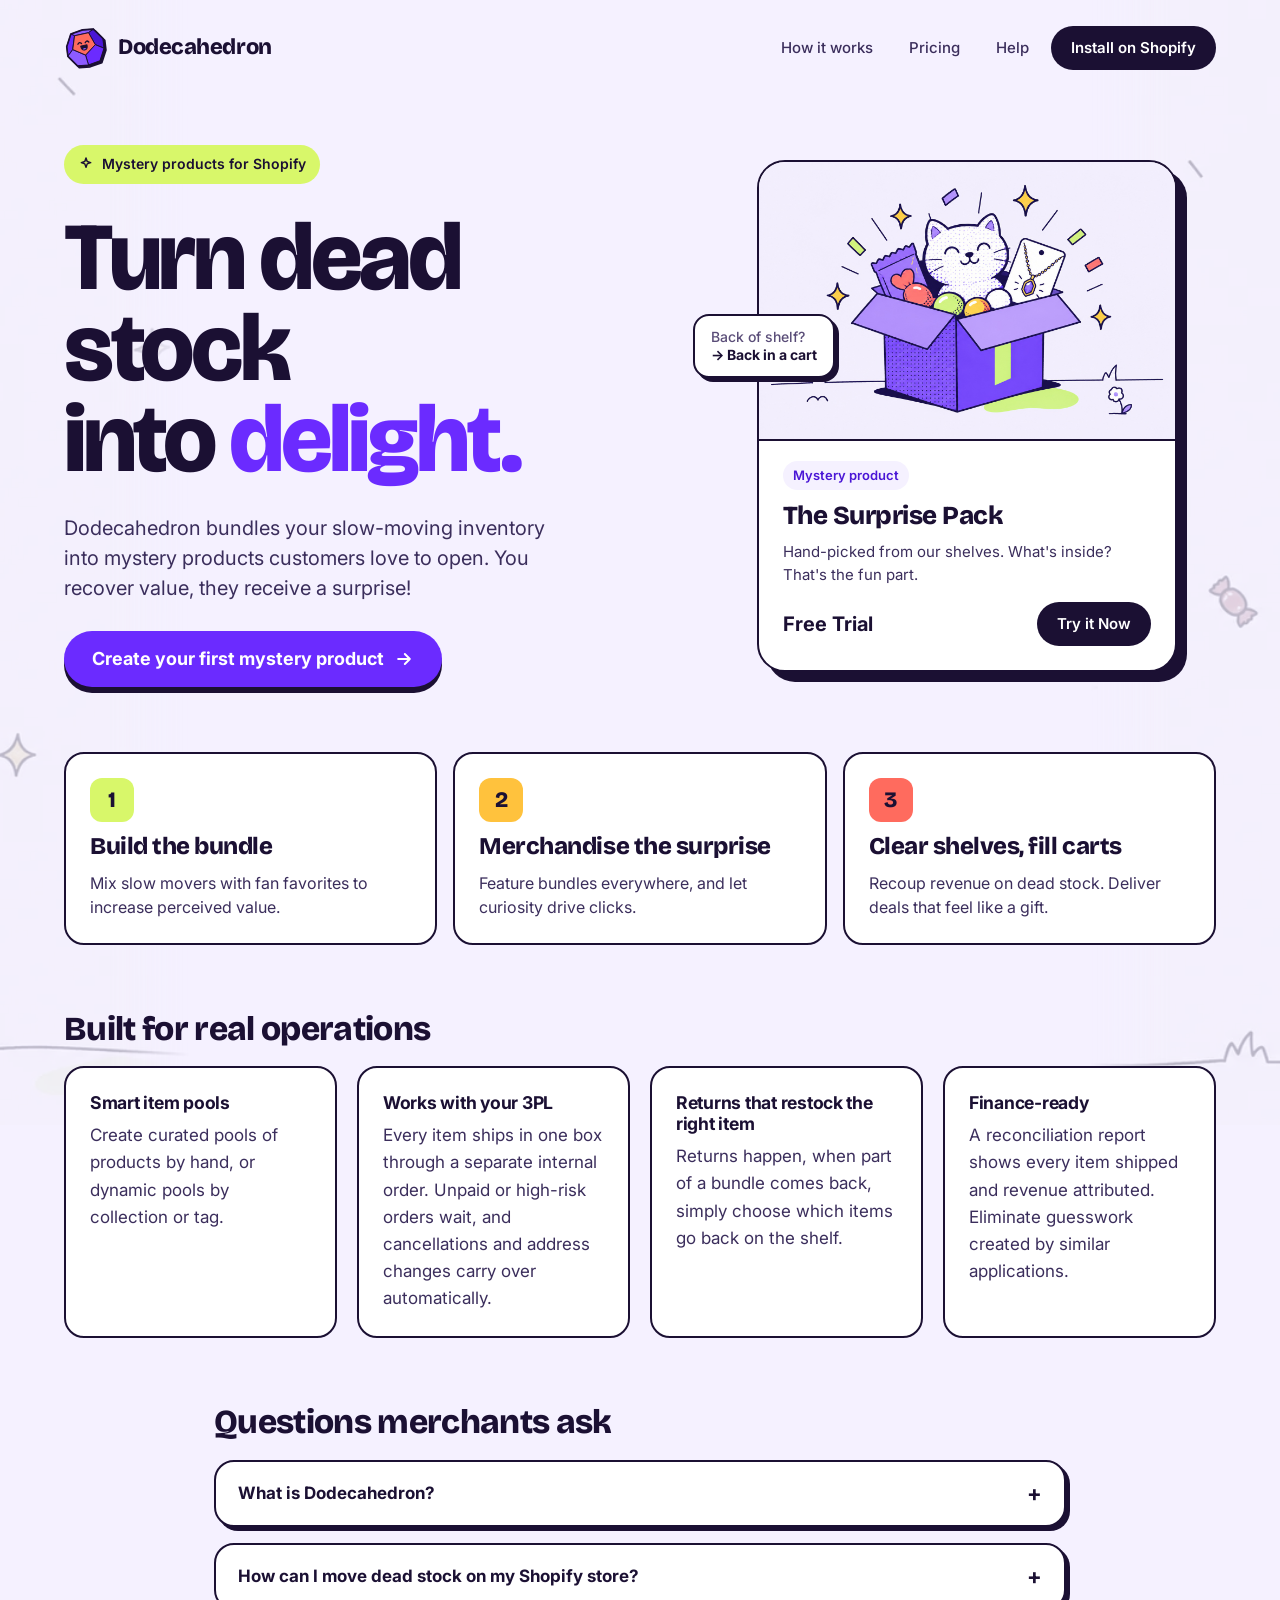
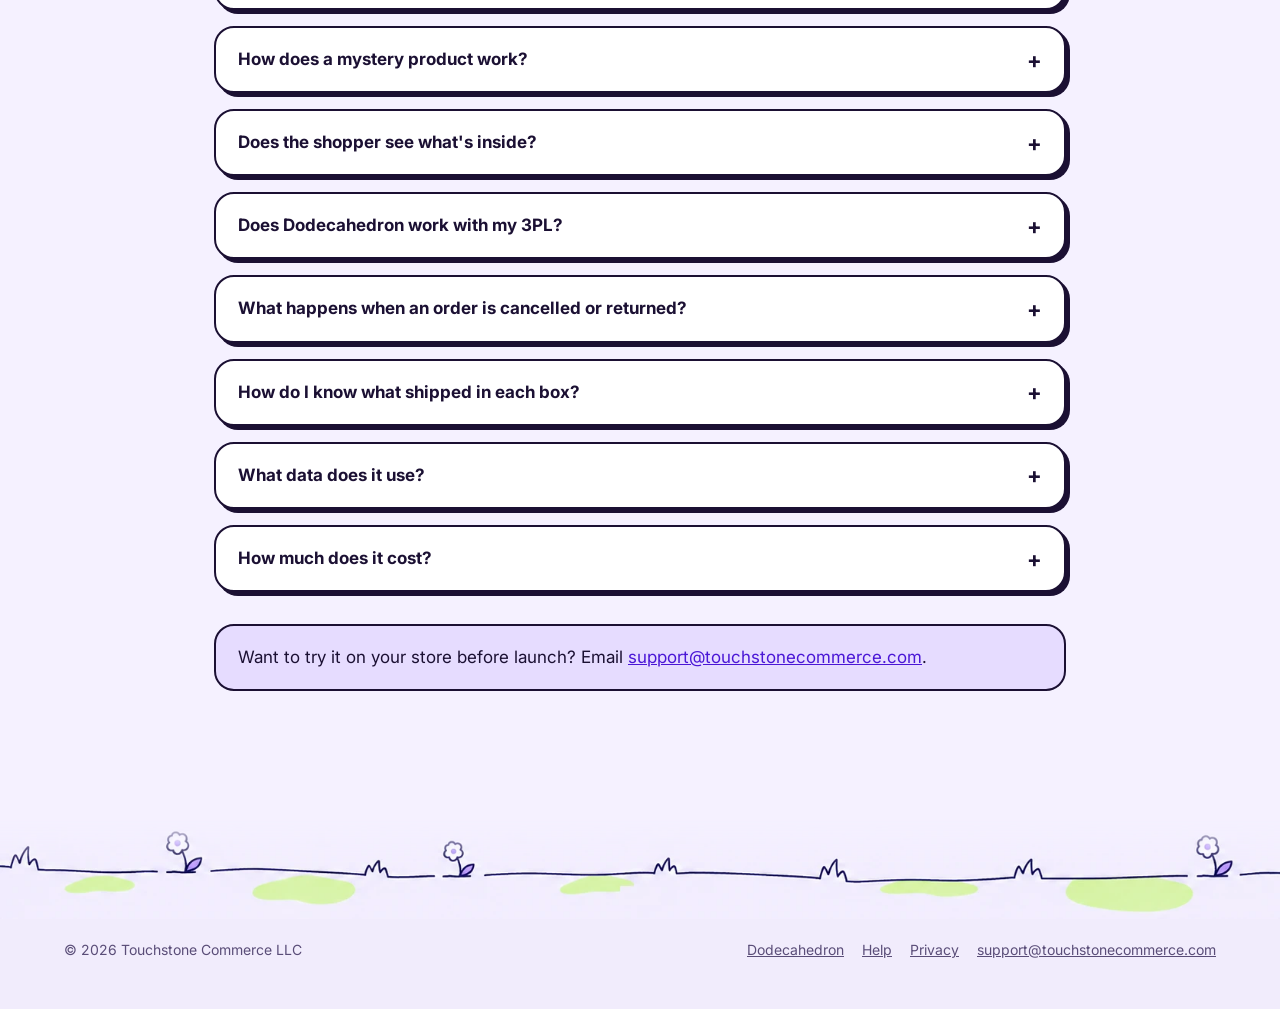
==== dodecahedron/index.html @ 1e790326 "SEO: FAQ with structured data, canonicals, robots.txt and sitemap /dodecahedron/ gets a plain-statem" ====
<!doctype html>
<html lang="en">
<head>
  <meta charset="utf-8">
  <meta name="viewport" content="width=device-width, initial-scale=1">
  <title>Dodecahedron: Mystery Products for Shopify | Touchstone Commerce</title>
  <meta name="description" content="Dodecahedron is a Shopify app that bundles slow-moving inventory into mystery products. Shoppers see only the mystery product; your team or 3PL ships the real items in one sealed box.">
  <link rel="canonical" href="https://touchstonecommerce.com/dodecahedron/">
  <link rel="icon" href="/assets/favicon.ico?v=2" sizes="32x32">
  <link rel="icon" href="/assets/favicon.svg?v=2" type="image/svg+xml">
  <link rel="apple-touch-icon" href="/assets/apple-touch-icon.png">
  <link rel="manifest" href="/assets/site.webmanifest">
  <meta property="og:type" content="website">
  <meta property="og:site_name" content="Touchstone Commerce">
  <meta property="og:url" content="https://touchstonecommerce.com/dodecahedron/">
  <meta property="og:title" content="Dodecahedron: Turn dead stock into delight.">
  <meta property="og:description" content="A Shopify app that bundles slow-moving inventory into mystery products customers love to open.">
  <meta property="og:image" content="https://touchstonecommerce.com/assets/og-image.png">
  <meta property="og:image:width" content="1200">
  <meta property="og:image:height" content="630">
  <meta property="og:image:alt" content="Dodecahedron: Turn dead stock into delight.">
  <meta name="twitter:card" content="summary_large_image">
  <link rel="preconnect" href="https://fonts.googleapis.com">
  <link rel="preconnect" href="https://fonts.gstatic.com" crossorigin>
  <link href="https://fonts.googleapis.com/css2?family=Bricolage+Grotesque:opsz,wght@12..96,700;12..96,800&family=Inter:wght@400;500;600;700&display=swap" rel="stylesheet">
  <link rel="stylesheet" href="/assets/style.css?v=629a7da9">
  <script src="/assets/dodeca.js?v=b319b63f" defer></script>
  <!-- FAQPage answers must match the visible #faq section word for word: edit both together. Add the App Store
       listing URL as SoftwareApplication "sameAs" once the app is approved. -->
  <script type="application/ld+json">
  {
    "@context": "https://schema.org",
    "@graph": [
      {
        "@type": "Organization",
        "@id": "https://touchstonecommerce.com/#org",
        "name": "Touchstone Commerce",
        "url": "https://touchstonecommerce.com/",
        "logo": "https://touchstonecommerce.com/assets/icon-512.png",
        "email": "support@touchstonecommerce.com"
      },
      {
        "@type": "SoftwareApplication",
        "@id": "https://touchstonecommerce.com/dodecahedron/#app",
        "name": "Dodecahedron: Mystery Boxes",
        "alternateName": ["Dodecahedron", "Dodecahedron Shopify app"],
        "description": "Dodecahedron is a Shopify app that bundles slow-moving inventory into mystery products. Shoppers see only the mystery product; the merchant's team or 3PL ships the real items in one sealed box.",
        "url": "https://touchstonecommerce.com/dodecahedron/",
        "image": "https://touchstonecommerce.com/assets/icon-512.png",
        "applicationCategory": "BusinessApplication",
        "applicationSubCategory": "Shopify app",
        "operatingSystem": "Web (Shopify)",
        "publisher": { "@id": "https://touchstonecommerce.com/#org" },
        "offers": [
          { "@type": "Offer", "name": "Free", "price": "0", "priceCurrency": "USD", "description": "Mystery items and bundles, up to 25 mystery orders a month." },
          { "@type": "Offer", "name": "Pro", "price": "29", "priceCurrency": "USD", "description": "$29 a month with 100 mystery orders included, then $0.50 per order. Adds smart pools and pick methods." }
        ],
        "featureList": [
          "Create mystery products from hand-picked products, or from a collection or tag (Pro)",
          "Single-item or multi-item bundles",
          "Put a chosen product in every bundle",
          "Shoppers see only the mystery product at checkout, on order pages and in order emails",
          "An internal order lists the real items for your team or 3PL",
          "Tracking is copied back to the shopper's order",
          "Cancellations and returns restock the real items",
          "Reconciliation report links every box to the items and costs that shipped"
        ]
      },
      {
        "@type": "FAQPage",
        "@id": "https://touchstonecommerce.com/dodecahedron/#faq",
        "mainEntity": [
          { "@type": "Question", "name": "What is Dodecahedron?", "acceptedAnswer": { "@type": "Answer", "text": "Dodecahedron is a Shopify app that turns slow-moving inventory into mystery products. Shoppers buy the mystery product, and your team or 3PL ships the real items in one sealed box." } },
          { "@type": "Question", "name": "How can I move dead stock on my Shopify store?", "acceptedAnswer": { "@type": "Answer", "text": "Bundle it. Mix slow movers with fan favorites in a mystery product to increase perceived value, then feature it across your store. You recover value on aged inventory, and shoppers get a deal that feels like a gift." } },
          { "@type": "Question", "name": "How does a mystery product work?", "acceptedAnswer": { "@type": "Answer", "text": "You choose the pool it draws from: products you hand-pick, or on Pro, everything in a collection or tag, kept in sync. Each order gets one item or a bundle of several from that pool, and you can put a chosen product in every bundle." } },
          { "@type": "Question", "name": "Does the shopper see what's inside?", "acceptedAnswer": { "@type": "Answer", "text": "No. Shoppers see only the mystery product at checkout, on their order pages and in order emails. Dodecahedron never edits the shopper's order, so the contents stay sealed until they open the box." } },
          { "@type": "Question", "name": "Does Dodecahedron work with my 3PL?", "acceptedAnswer": { "@type": "Answer", "text": "Yes, and you don't need one. Your team or 3PL receives an internal order listing the real items, packs everything in one box, and the tracking number is copied back to the shopper's order. A 3PL needs a couple of simple import rules, covered in the setup guide." } },
          { "@type": "Question", "name": "What happens when an order is cancelled or returned?", "acceptedAnswer": { "@type": "Answer", "text": "The real items go back into stock, not the mystery product, so your inventory counts stay accurate. Orders cancelled before they ship restock right away, and returns restock when the box is received. If your 3PL handles returns, its own stock sync takes care of it." } },
          { "@type": "Question", "name": "How do I know what shipped in each box?", "acceptedAnswer": { "@type": "Answer", "text": "A reconciliation report links every mystery box to the items and costs that shipped in it." } },
          { "@type": "Question", "name": "What data does it use?", "acceptedAnswer": { "@type": "Answer", "text": "Your products, inventory and mystery orders. It copies the shopper's shipping name, address and phone number onto the internal shipping order in your store. It never stores shoppers' names, addresses, phone numbers, emails or payment details. See our privacy policy." } },
          { "@type": "Question", "name": "How much does it cost?", "acceptedAnswer": { "@type": "Answer", "text": "There's a Free plan with mystery items and bundles, up to 25 mystery orders a month. Pro is $29 a month with 100 mystery orders included, then $0.50 per order, billed through Shopify. See pricing." } }
        ]
      }
    ]
  }
  </script>
</head>
<body class="dodeca">
  <div class="dd-bg" aria-hidden="true"></div>
  <header class="site-header">
    <div class="wrap">
      <a class="dd-logo" href="/dodecahedron/" aria-label="Dodecahedron home">
        <img src="/assets/dodecahedron-mark.svg" width="44" height="44" alt="">
        <span class="dd-display">Dodecahedron</span>
      </a>
      <button class="dd-menu-toggle" type="button" popovertarget="site-menu" aria-label="Menu"><img src="/assets/menu-burger.webp" width="50" height="48" alt=""></button>
      <nav class="site-nav" id="site-menu" popover aria-label="Main">
        <a href="#how">How it works</a>
        <a href="/dodecahedron/pricing/">Pricing</a>
        <a href="/dodecahedron/help/">Help</a>
        <a class="dd-btn dd-btn-dark" href="mailto:support@touchstonecommerce.com?subject=Dodecahedron%20early%20access">Install on Shopify</a>
      </nav>
    </div>
  </header>

  <main>
    <section class="wrap dd-hero">
      <div class="dd-hero-copy">
        <span class="dd-eyebrow">
          <svg width="16" height="16" viewBox="0 0 24 24" fill="none" stroke="currentColor" stroke-width="2.2" stroke-linecap="round" stroke-linejoin="round" aria-hidden="true"><path d="M12 3l1.8 5.2L19 10l-5.2 1.8L12 17l-1.8-5.2L5 10l5.2-1.8z"/></svg>
          Mystery products for Shopify
        </span>
        <h1>Turn dead stock<br>into <em>delight.</em></h1>
        <p class="dd-lede">Dodecahedron bundles your slow-moving inventory into mystery products customers love to open. You recover value, they receive a surprise!</p>
        <div class="dd-cta-row">
          <a class="dd-btn dd-btn-lg dd-btn-primary" href="mailto:support@touchstonecommerce.com?subject=Dodecahedron%20early%20access">
            Create your first mystery product
            <svg width="20" height="20" viewBox="0 0 24 24" fill="none" stroke="currentColor" stroke-width="2.4" stroke-linecap="round" stroke-linejoin="round" aria-hidden="true"><path d="M5 12h14M13 6l6 6-6 6"/></svg>
          </a>
        </div>
      </div>

      <div class="dd-hero-visual">
        <div class="dd-product-wrap">
          <article class="dd-product-card">
            <div class="dd-art">
              <img src="/assets/mystery-box.jpg" width="1536" height="1024" alt="An open purple mystery box with a plush cat, a candy bar, a wrapped sweet, toy balls and a necklace on a gift card, surrounded by sparkles and confetti">
            </div>
            <div class="dd-body">
              <span class="dd-tag">Mystery product</span>
              <h2>The Surprise Pack</h2>
              <p>Hand-picked from our shelves. What's inside? That's the fun part.</p>
              <div class="dd-price-row">
                <span class="dd-price">Free Trial</span>
                <a class="dd-btn dd-btn-dark" href="mailto:support@touchstonecommerce.com?subject=Dodecahedron%20early%20access">Try it Now</a>
              </div>
            </div>
          </article>
          <div class="dd-chip" aria-hidden="true">
            <div class="dd-from">Back of shelf?</div>
            <div class="dd-to">→ Back in a cart</div>
          </div>
        </div>
      </div>
    </section>

    <section id="how" class="wrap dd-steps" aria-label="How it works">
      <div class="dd-step">
        <span class="dd-num dd-num-1">1</span>
        <h2>Build the bundle</h2>
        <p>Mix slow movers with fan favorites to increase perceived value.</p>
      </div>
      <div class="dd-step">
        <span class="dd-num dd-num-2">2</span>
        <h2>Merchandise the surprise</h2>
        <p>Feature bundles everywhere, and let curiosity drive clicks.</p>
      </div>
      <div class="dd-step">
        <span class="dd-num dd-num-3">3</span>
        <h2>Clear shelves, fill carts</h2>
        <p>Recoup revenue on dead stock. Deliver deals that feel like a gift.</p>
      </div>
    </section>

    <section class="section">
      <div class="wrap">
        <h2>Built for real operations</h2>
        <div class="grid">
          <div class="card">
            <h3>Smart item pools</h3>
            <p class="muted">Create curated pools of products by hand, or dynamic pools by collection or tag.</p>
          </div>
          <div class="card">
            <h3>Works with your 3PL</h3>
            <p class="muted">Every item ships in one box through a separate internal order. Unpaid or high-risk orders wait, and cancellations and address changes carry over automatically.</p>
          </div>
          <div class="card">
            <h3>Returns that restock the right item</h3>
            <p class="muted">Returns happen, when part of a bundle comes back, simply choose which items go back on the shelf.</p>
          </div>
          <div class="card">
            <h3>Finance-ready</h3>
            <p class="muted">A reconciliation report shows every item shipped and revenue attributed. Eliminate guesswork created by similar applications.</p>
          </div>
        </div>
      </div>
    </section>

    <section class="section dd-faq" id="faq" aria-labelledby="faq-title">
      <div class="wrap narrow">
        <!-- Answers must match the FAQPage JSON-LD in <head> word for word. -->
        <h2 id="faq-title">Questions merchants ask</h2>
        <details>
          <summary>What is Dodecahedron?</summary>
          <p>Dodecahedron is a Shopify app that turns slow-moving inventory into mystery products. Shoppers buy the mystery product, and your team or 3PL ships the real items in one sealed box.</p>
        </details>
        <details>
          <summary>How can I move dead stock on my Shopify store?</summary>
          <p>Bundle it. Mix slow movers with fan favorites in a mystery product to increase perceived value, then feature it across your store. You recover value on aged inventory, and shoppers get a deal that feels like a gift.</p>
        </details>
        <details>
          <summary>How does a mystery product work?</summary>
          <p>You choose the pool it draws from: products you hand-pick, or on Pro, everything in a collection or tag, kept in sync. Each order gets one item or a bundle of several from that pool, and you can put a chosen product in every bundle.</p>
        </details>
        <details>
          <summary>Does the shopper see what's inside?</summary>
          <p>No. Shoppers see only the mystery product at checkout, on their order pages and in order emails. Dodecahedron never edits the shopper's order, so the contents stay sealed until they open the box.</p>
        </details>
        <details>
          <summary>Does Dodecahedron work with my 3PL?</summary>
          <p>Yes, and you don't need one. Your team or 3PL receives an internal order listing the real items, packs everything in one box, and the tracking number is copied back to the shopper's order. A 3PL needs a couple of simple import rules, covered in the <a href="/dodecahedron/help/#3pl">setup guide</a>.</p>
        </details>
        <details>
          <summary>What happens when an order is cancelled or returned?</summary>
          <p>The real items go back into stock, not the mystery product, so your inventory counts stay accurate. Orders cancelled before they ship restock right away, and returns restock when the box is received. If your 3PL handles returns, its own stock sync takes care of it.</p>
        </details>
        <details>
          <summary>How do I know what shipped in each box?</summary>
          <p>A reconciliation report links every mystery box to the items and costs that shipped in it.</p>
        </details>
        <details>
          <summary>What data does it use?</summary>
          <p>Your products, inventory and mystery orders. It copies the shopper's shipping name, address and phone number onto the internal shipping order in your store. It never stores shoppers' names, addresses, phone numbers, emails or payment details. See our <a href="/privacy/">privacy policy</a>.</p>
        </details>
        <details>
          <summary>How much does it cost?</summary>
          <p>There's a Free plan with mystery items and bundles, up to 25 mystery orders a month. Pro is $29 a month with 100 mystery orders included, then $0.50 per order, billed through Shopify. See <a href="/dodecahedron/pricing/">pricing</a>.</p>
        </details>
        <div class="note" style="margin-top: 32px">
          Want to try it on your store before launch? Email
          <a href="mailto:support@touchstonecommerce.com?subject=Dodecahedron%20early%20access">support@touchstonecommerce.com</a>.
        </div>
      </div>
    </section>
  </main>

  <footer class="site-footer">
    <div class="wrap">
      <span>© 2026 Touchstone Commerce LLC</span>
      <nav aria-label="Footer">
        <a href="/dodecahedron/">Dodecahedron</a>
        <a href="/dodecahedron/help/">Help</a>
        <a href="/privacy/">Privacy</a>
        <a href="mailto:support@touchstonecommerce.com">support@touchstonecommerce.com</a>
      </nav>
    </div>
  </footer>
</body>
</html>
---- assets/style.css ----
/* Touchstone Commerce: one stylesheet for every page. */
:root {
  --bg: #f7f5f0;
  --surface: #ffffff;
  --text: #1d1f22;
  --muted: #5d6168;
  --line: #e3dfd6;
  --accent: #1f5f5b;
  --accent-soft: #e4efed;
  --accent-text: #ffffff;
  --radius: 14px;
  --max: 1080px;
  --font: "Inter", system-ui, -apple-system, "Segoe UI", Roboto, sans-serif;
  --serif: "Fraunces", Georgia, "Times New Roman", serif;
}

@media (prefers-color-scheme: dark) {
  :root {
    --bg: #121416;
    --surface: #1a1d20;
    --text: #ecebe7;
    --muted: #a3a7ad;
    --line: #2c3035;
    --accent: #6fbfb6;
    --accent-soft: #1d2d2c;
    --accent-text: #0f1a19;
  }
}

* { box-sizing: border-box; }

html { -webkit-text-size-adjust: 100%; }

body {
  margin: 0;
  background: var(--bg);
  color: var(--text);
  font: 17px/1.6 var(--font);
}

a { color: var(--accent); }
a:hover { text-decoration-thickness: 2px; }

img, svg { max-width: 100%; }

.wrap { max-width: var(--max); margin: 0 auto; padding: 0 20px; }
.narrow { max-width: 900px; }

/* Header and footer */
.site-header { border-bottom: 1px solid var(--line); }
.site-header .wrap { display: flex; align-items: center; justify-content: space-between; gap: 16px; min-height: 68px; flex-wrap: wrap; }
.brand { color: var(--text); text-decoration: none; font-weight: 650; letter-spacing: -0.01em; }
.site-nav { display: flex; gap: 20px; flex-wrap: wrap; }
.site-nav a { color: var(--muted); text-decoration: none; font-size: 15px; }
.site-nav a:hover, .site-nav a[aria-current="page"] { color: var(--text); }

.site-footer { border-top: 1px solid var(--line); margin-top: 96px; padding: 32px 0 48px; color: var(--muted); font-size: 14px; }
.site-footer .wrap { display: flex; justify-content: space-between; gap: 16px; flex-wrap: wrap; }
.site-footer nav { display: flex; gap: 18px; flex-wrap: wrap; }
.site-footer a { color: var(--muted); }

/* Type */
h1, h2, h3 { line-height: 1.2; letter-spacing: -0.015em; margin: 0 0 0.5em; }
h1 { font-family: var(--serif); font-weight: 600; font-size: clamp(2.2rem, 5vw, 3.4rem); }
h2 { font-family: var(--serif); font-weight: 600; font-size: clamp(1.6rem, 3vw, 2.1rem); margin-top: 1.8em; }
h3 { font-size: 1.1rem; }
p { margin: 0 0 1em; }
.lede { font-size: 1.2rem; color: var(--muted); max-width: 640px; }
.eyebrow { display: inline-block; font-size: 13px; font-weight: 600; letter-spacing: 0.08em; text-transform: uppercase; color: var(--accent); margin-bottom: 14px; }
.muted { color: var(--muted); }

/* Dictionary-entry hero */
.definition { max-width: 680px; }
.definition h1 { font-size: clamp(2.8rem, 8vw, 4.6rem); margin-bottom: 0.1em; }
.pron { font-family: var(--serif); font-size: 1.15rem; color: var(--muted); padding-bottom: 20px; border-bottom: 1px solid var(--line); margin-bottom: 24px; }
.pron b { font-weight: 600; color: var(--text); }
.pron i { margin-left: 0.4em; }
.sense { font-family: var(--serif); font-size: 1.45rem; line-height: 1.45; margin-bottom: 28px; }

/* Sections */
.hero { padding: 88px 0 56px; }
.section { padding: 32px 0; }

.grid { display: grid; gap: 20px; grid-template-columns: repeat(auto-fit, minmax(240px, 1fr)); }
.card { background: var(--surface); border: 1px solid var(--line); border-radius: var(--radius); padding: 24px; }
.card p:last-child { margin-bottom: 0; }

.product-card { display: grid; gap: 28px; grid-template-columns: 120px 1fr; align-items: center; padding: 32px; }
.product-card > img { width: 120px; height: 120px; }
@media (max-width: 600px) {
  .product-card { grid-template-columns: 1fr; }
  .product-card > img { width: 88px; height: 88px; }
}

.steps { counter-reset: step; list-style: none; padding: 0; margin: 0; display: grid; gap: 16px; grid-template-columns: repeat(auto-fit, minmax(220px, 1fr)); }
.steps li { counter-increment: step; background: var(--surface); border: 1px solid var(--line); border-radius: var(--radius); padding: 22px; }
.steps li::before { content: counter(step); display: inline-grid; place-items: center; width: 30px; height: 30px; border-radius: 50%; background: var(--accent-soft); color: var(--accent); font-weight: 700; margin-bottom: 12px; }

.button { display: inline-block; background: var(--accent); color: var(--accent-text); text-decoration: none; font-weight: 600; padding: 12px 22px; border-radius: 999px; }
.button:hover { filter: brightness(1.08); }
.button.secondary { background: transparent; color: var(--accent); border: 1.5px solid var(--accent); }
.actions { display: flex; gap: 12px; flex-wrap: wrap; margin-top: 28px; }

.note { background: var(--accent-soft); border-radius: var(--radius); padding: 18px 22px; }

/* Long-form documents (privacy, help) */
.doc { padding-top: 56px; }
.doc h2 { font-size: 1.5rem; }
.doc h3 { margin-top: 1.6em; }
.doc ul, .doc ol { padding-left: 1.3em; }
.doc li { margin-bottom: 0.4em; }
.doc table { width: 100%; border-collapse: collapse; margin: 0 0 1.2em; font-size: 15px; display: block; overflow-x: auto; }
.doc th, .doc td { text-align: left; vertical-align: top; padding: 10px 12px; border-bottom: 1px solid var(--line); }
.doc th { font-weight: 600; }
.doc code { font-size: 0.92em; background: var(--accent-soft); padding: 1px 6px; border-radius: 6px; overflow-wrap: anywhere; }
.toc { background: var(--surface); border: 1px solid var(--line); border-radius: var(--radius); padding: 18px 22px; margin: 24px 0 8px; }
.toc ul { margin: 0; }

/* ------------------------------------------------------------------------------------------------
   Dodecahedron brand (BRAND.md). Pages with <body class="dodeca"> take these tokens: the site's own
   variables are redefined, so the shared header, footer, cards and links restyle themselves, and the
   dd- components below draw only from tokens. Light only: the brand has no dark palette.
   ------------------------------------------------------------------------------------------------ */
.dodeca {
  --purple: #6b2bff;          /* Electric Purple: primary accent */
  --purple-deep: #4a16d6;     /* links, tag text */
  --purple-darkest: #2e0c8f;  /* link hover */
  --purple-soft: #8c5bff;
  --lavender: #e6dcff;
  --ink: #1b1033;             /* Midnight Ink: headings, borders, shadows */
  --coral: #ff6b5e;
  --lime: #d8f76a;
  --yellow: #ffc23d;
  --lilac: #f5f1ff;           /* Lilac Mist: page background */
  --bg-image: #f1ecfc;        /* behind illustrations */
  --white: #ffffff;
  --text-body: #3b2e5c;       /* Plum Gray */
  --text-muted: #5a4d78;      /* Muted Plum */

  --font-display: "Bricolage Grotesque", system-ui, sans-serif;
  --radius-pill: 999px;
  --radius-card: 20px;
  --radius-card-lg: 28px;
  --border: 2px solid var(--ink);
  --shadow-sm: 4px 4px 0 var(--ink);
  --shadow-lg: 10px 10px 0 var(--ink);
  --shadow-btn: 0 6px 0 var(--ink);

  /* The site's own variables, mapped to the brand. */
  --bg: var(--lilac);
  --surface: var(--white);
  --text: var(--ink);
  --muted: var(--text-muted);
  --line: var(--ink);
  --accent: var(--purple-deep);
  --accent-soft: var(--lavender);
  --accent-text: var(--white);
  --radius: var(--radius-card);
  --max: 1200px;
  --font: "Inter", system-ui, -apple-system, "Segoe UI", Roboto, sans-serif;

  color-scheme: light;
  overflow-x: clip;
}
/* Keep the brand light even when the visitor's system is dark (the site's dark tokens would win otherwise). */
@media (prefers-color-scheme: dark) {
  .dodeca {
    --bg: var(--lilac); --surface: var(--white); --text: var(--ink); --muted: var(--text-muted); --line: var(--ink);
    --accent: var(--purple-deep); --accent-soft: var(--lavender); --accent-text: var(--white);
  }
}
.dodeca a { color: var(--purple-deep); }
.dodeca a:hover { color: var(--purple-darkest); }
.dodeca :focus-visible { outline: 3px solid var(--purple); outline-offset: 3px; border-radius: 6px; }
.dodeca .wrap { padding-inline: 24px; }
.dodeca h1, .dodeca h2, .dodeca .dd-display { font-family: var(--font-display); font-weight: 800; letter-spacing: -0.02em; color: var(--ink); }
.dodeca h3 { color: var(--ink); }
.dodeca .muted { color: var(--text-body); }

/* Header and footer, restyled to the brand. */
.dodeca .site-header { border-bottom: 0; }
.dodeca .site-header .wrap { min-height: 0; padding-block: 24px; }
.dodeca .site-nav { align-items: center; gap: 8px; }
.dodeca .site-nav a:not(.dd-btn) { padding: 12px 14px; font-weight: 500; font-size: 15px; color: var(--text-body); }
.dodeca .site-nav a:not(.dd-btn):hover, .dodeca .site-nav a[aria-current="page"] { color: var(--ink); }
.dodeca .site-footer { border-top: var(--border); color: var(--text-muted); }
.dodeca .site-footer a { color: var(--text-muted); }

.dd-logo { display: flex; align-items: center; gap: 10px; text-decoration: none; }
.dodeca .dd-logo, .dodeca .dd-logo:hover { color: var(--ink); }
.dd-logo span { font-size: 22px; }

/* Buttons */
.dd-btn { display: inline-flex; align-items: center; gap: 10px; min-height: 44px; padding: 0 20px; border-radius: var(--radius-pill);
  font: 600 15px/1.2 var(--font); text-decoration: none; border: 0; cursor: pointer; transition: transform 0.12s ease, box-shadow 0.12s ease; }
.dodeca .dd-btn-dark, .dodeca .dd-btn-dark:hover { background: var(--ink); color: var(--white); }
.dd-btn-lg { min-height: 56px; padding: 10px 28px; font-size: 18px; }
.dodeca .dd-btn-primary { background: var(--purple); color: var(--white); font-weight: 700; box-shadow: var(--shadow-btn); }
.dodeca .dd-btn-primary:hover { color: var(--white); transform: translateY(2px); box-shadow: 0 4px 0 var(--ink); }
.dodeca .dd-btn-primary:active { transform: translateY(6px); box-shadow: 0 0 0 var(--ink); }
.dodeca .dd-btn-outline { background: var(--white); color: var(--ink); border: var(--border); }
.dodeca .dd-btn-outline:hover { color: var(--ink); background: var(--lilac); }

/* Hero */
.dd-hero { display: flex; flex-wrap: wrap; align-items: center; gap: 56px; padding-top: 40px; padding-bottom: 56px; }
.dd-hero-copy { flex: 1 1 480px; min-width: 0; display: flex; flex-direction: column; gap: 28px; }
.dd-eyebrow { align-self: flex-start; display: inline-flex; align-items: center; gap: 8px; padding: 8px 14px; border-radius: var(--radius-pill);
  background: var(--lime); color: var(--ink); font-weight: 600; font-size: 14px; }
.dodeca .dd-hero h1 { margin: 0; font-size: clamp(52px, 7.5vw, 96px); line-height: 0.95; letter-spacing: -0.035em; }
.dd-hero h1 em { font-style: normal; color: var(--purple); }
.dd-lede { margin: 0; max-width: 520px; font-size: 20px; line-height: 1.5; color: var(--text-body); }
.dd-cta-row { display: flex; flex-wrap: wrap; gap: 12px; }
.dd-fineprint { margin: 0; font-size: 14px; color: var(--text-muted); }

.dd-hero-visual { flex: 1 1 380px; min-width: 0; display: flex; justify-content: center; padding-block: 24px; }
.dd-product-wrap { position: relative; width: 100%; max-width: 420px; }
.dd-product-card { background: var(--white); border: var(--border); border-radius: var(--radius-card-lg); box-shadow: var(--shadow-lg); overflow: hidden; }
.dd-product-card .dd-art { background: var(--bg-image); border-bottom: var(--border); }
.dd-product-card .dd-art img { display: block; width: 100%; height: auto; aspect-ratio: 3 / 2; object-fit: cover; }
.dd-product-card .dd-body { padding: 20px 24px 24px; display: flex; flex-direction: column; gap: 10px; }
.dd-tag { align-self: flex-start; padding: 4px 10px; border-radius: var(--radius-pill); background: var(--lilac); color: var(--purple-deep); font-weight: 600; font-size: 13px; }
.dodeca .dd-product-card h2 { margin: 0; font-size: 26px; }
.dd-product-card p { margin: 0; font-size: 15px; line-height: 1.5; color: var(--text-body); }
.dd-price-row { display: flex; align-items: center; justify-content: space-between; gap: 12px; margin-top: 6px; }
.dd-price { font-weight: 700; font-size: 20px; color: var(--ink); }

.dd-chip { position: absolute; left: -64px; top: 30%; padding: 12px 16px; border-radius: 16px; background: var(--white); border: var(--border);
  box-shadow: var(--shadow-sm); font-size: 14px; line-height: 1.3; }
.dd-chip .dd-from { font-weight: 500; color: var(--text-muted); }
.dd-chip .dd-to { font-weight: 700; color: var(--ink); }

/* How it works */
/* Bottom padding + the next section's 32px top padding = the space above the steps (the hero's bottom padding). */
.dd-steps { display: grid; grid-template-columns: repeat(auto-fit, minmax(240px, 1fr)); gap: 16px; padding-bottom: 32px; }
.dd-step { padding: 24px; border-radius: var(--radius-card); background: var(--white); border: var(--border); display: flex; flex-direction: column; gap: 10px; }
.dd-num { width: 44px; height: 44px; border-radius: 12px; display: flex; align-items: center; justify-content: center;
  font-family: var(--font-display); font-weight: 800; font-size: 22px; color: var(--ink); }
.dodeca .dd-step h2 { margin: 0; font-size: 24px; }
.dd-step p { margin: 0; font-size: 16px; line-height: 1.5; color: var(--text-body); }
.dd-num-1 { background: var(--lime); }
.dd-num-2 { background: var(--yellow); }
.dd-num-3 { background: var(--coral); }

/* The rest of the page: cards and notes in the same sticker style. A section's first heading sits on the
   section's own padding rather than adding the site's heading margin on top. */
.dodeca .section h2:first-child { margin-top: 0; }
.dodeca .card { border: var(--border); border-radius: var(--radius-card); }
.dodeca .note { background: var(--lavender); border: var(--border); color: var(--ink); }

/* FAQ: native <details> so every answer is in the HTML for search engines and AI crawlers, open or closed. */
.dd-faq details { background: var(--white); border: var(--border); border-radius: var(--radius-card); box-shadow: var(--shadow-sm); margin-bottom: 16px; }
.dd-faq summary {
  cursor: pointer; list-style: none; padding: 18px 22px; border-radius: 18px;
  display: flex; justify-content: space-between; align-items: center; gap: 16px;
  font-weight: 700; font-size: 17px; color: var(--ink);
}
.dd-faq summary::-webkit-details-marker { display: none; }
.dd-faq summary::after { content: "+"; font-size: 22px; line-height: 1; flex: none; }
.dd-faq details[open] summary::after { content: "–"; }
.dd-faq details p { margin: 0; padding: 0 22px 20px; font-size: 16px; line-height: 1.55; color: var(--text-body); }
.dd-faq details a { font-weight: 600; }

/* Dodecahedron long-form pages (help, pricing): the .doc layout in the brand's sticker style. */
.dodeca .doc { padding-top: 40px; }
.dodeca .doc .dd-eyebrow { display: flex; width: fit-content; margin-bottom: 20px; }
.dodeca .doc h1 { font-size: clamp(40px, 6vw, 64px); line-height: 1; letter-spacing: -0.03em; margin-bottom: 16px; }
.dodeca .doc h2 { font-size: 28px; margin-top: 1.6em; }
.dodeca .doc h3 { font-family: var(--font-display); font-weight: 800; font-size: 20px; letter-spacing: -0.01em; }
.dodeca .doc .lede { color: var(--text-body); }
.dodeca .doc p, .dodeca .doc li { color: var(--text-body); }
.dodeca .doc strong { color: var(--ink); }
/* A real table at full width (the base .doc table is display: block for sideways scrolling, which leaves the rows
   narrower than the border). Cells wrap instead, and long code breaks anywhere. */
.dodeca .doc table { display: table; width: 100%; border-collapse: separate; border-spacing: 0; background: var(--white); border: var(--border); border-radius: var(--radius-card); }
.dodeca .doc th, .dodeca .doc td { border-bottom: 1px solid var(--lavender); }
.dodeca .doc tr:last-child td { border-bottom: 0; }
.dodeca .doc th { background: var(--lavender); color: var(--ink); }
.dodeca .doc thead th:first-child { border-top-left-radius: calc(var(--radius-card) - 2px); }
.dodeca .doc thead th:last-child { border-top-right-radius: calc(var(--radius-card) - 2px); }
.dodeca .doc code { background: var(--lavender); color: var(--ink); }
/* The plans table: fixed columns (40 / 30 / 30, set in its colgroup) at every width. */
.dodeca .doc table.dd-plans { table-layout: fixed; }
.dodeca .toc { border: var(--border); border-radius: var(--radius-card); box-shadow: var(--shadow-sm); margin-bottom: 16px; }

/* Confetti background: a fixed layer behind the page, faint at the top and more vivid as you scroll (--dd-scroll
   comes from dodeca.js; without it the layer stays faint). It's taller than the screen so the image's grass line
   stays out of view: the grass belongs to the footer. It shows only in the side margins: the
   mask is clear across the central 900px content column (fading in over the 80px outside it), so confetti never
   sits behind text. On screens narrower than the column there are no margins, so no confetti. */
.dd-bg { position: fixed; inset: 0 0 auto; height: 125vh; z-index: -1; pointer-events: none;
  background: url(/assets/confetti.webp) center top / cover no-repeat;
  opacity: calc(0.25 + 0.6 * var(--dd-scroll, 0)); filter: saturate(calc(0.35 + 0.65 * var(--dd-scroll, 0)));
  -webkit-mask-image: linear-gradient(to right, #000 calc(50% - 530px), transparent calc(50% - 450px), transparent calc(50% + 450px), #000 calc(50% + 530px));
  mask-image: linear-gradient(to right, #000 calc(50% - 530px), transparent calc(50% - 450px), transparent calc(50% + 450px), #000 calc(50% + 530px)); }

/* Footer: the grass and flowers from the bottom of the same image (ground.webp, doodles painted out) form its top edge, edge to edge; the links sit
   below the green patches. */
.dodeca .site-footer { border-top: 0; padding-top: 0;
  /* Below the horizon the ground is solid, in the illustration's colour. The strip is 130/1672 of the width tall;
     the fill starts 10px under it so rounding (100vw includes the scrollbar) can't leave a gap. */
  background: linear-gradient(to bottom, transparent calc(100vw * 130 / 1672 - 10px), var(--bg-image) 0); }
.dodeca .site-footer::before { content: ""; display: block; margin-bottom: 20px; aspect-ratio: 1672 / 130;
  background: url(/assets/ground.webp) center bottom / 100% auto no-repeat;
  -webkit-mask-image: linear-gradient(to bottom, transparent, #000 45%); mask-image: linear-gradient(to bottom, transparent, #000 45%); }

/* Yes / no marks in tables. The word stays in the markup for screen readers. */
.dd-mark { display: inline-flex; vertical-align: middle; }
.dd-sr { position: absolute; width: 1px; height: 1px; overflow: hidden; clip-path: inset(50%); white-space: nowrap; }

/* Mobile menu. The nav is an HTML popover opened by the burger button (no script needed to open or close it;
   tapping outside or Esc closes it). Wider than 720px the popover is ignored and the nav shows inline. */
.dd-menu-toggle { display: none; padding: 4px; margin: -4px; border: 0; border-radius: 12px; background: none; cursor: pointer; }
.dd-menu-toggle img { display: block; height: 40px; width: auto; }
@media (min-width: 721px) {
  .dodeca .site-nav[popover] { display: flex; position: static; inset: auto; width: auto; height: auto; margin: 0; padding: 0;
    border: 0; background: none; color: inherit; overflow: visible; }
}
@media (max-width: 720px) {
  .dodeca .site-header .wrap { flex-wrap: nowrap; }
  .dd-menu-toggle { display: inline-flex; }
  /* The site's own .site-nav display would otherwise beat the browser's "closed popovers are hidden" rule. */
  .dodeca .site-nav[popover]:not(:popover-open) { display: none; }
  .dodeca .site-nav:popover-open { position: fixed; inset: 84px 0 auto; width: 100%; height: auto; margin: 0;
    display: flex; flex-direction: column; align-items: center; gap: 4px; padding: 8px 24px 28px;
    background: var(--lilac); color: var(--ink); border: 0; border-bottom: var(--border); }
  .dodeca .site-nav:popover-open .dd-btn { margin-top: 12px; }
  .dodeca .site-nav::backdrop { background: transparent; }
}

@media (max-width: 640px) {
  .dd-hero { gap: 32px; padding-top: 16px; }
  .dd-chip { left: 12px; top: 12px; }
  .dd-btn-lg { width: 100%; justify-content: center; }
}
@media (prefers-reduced-motion: reduce) {
  .dd-btn { transition: none; }
}
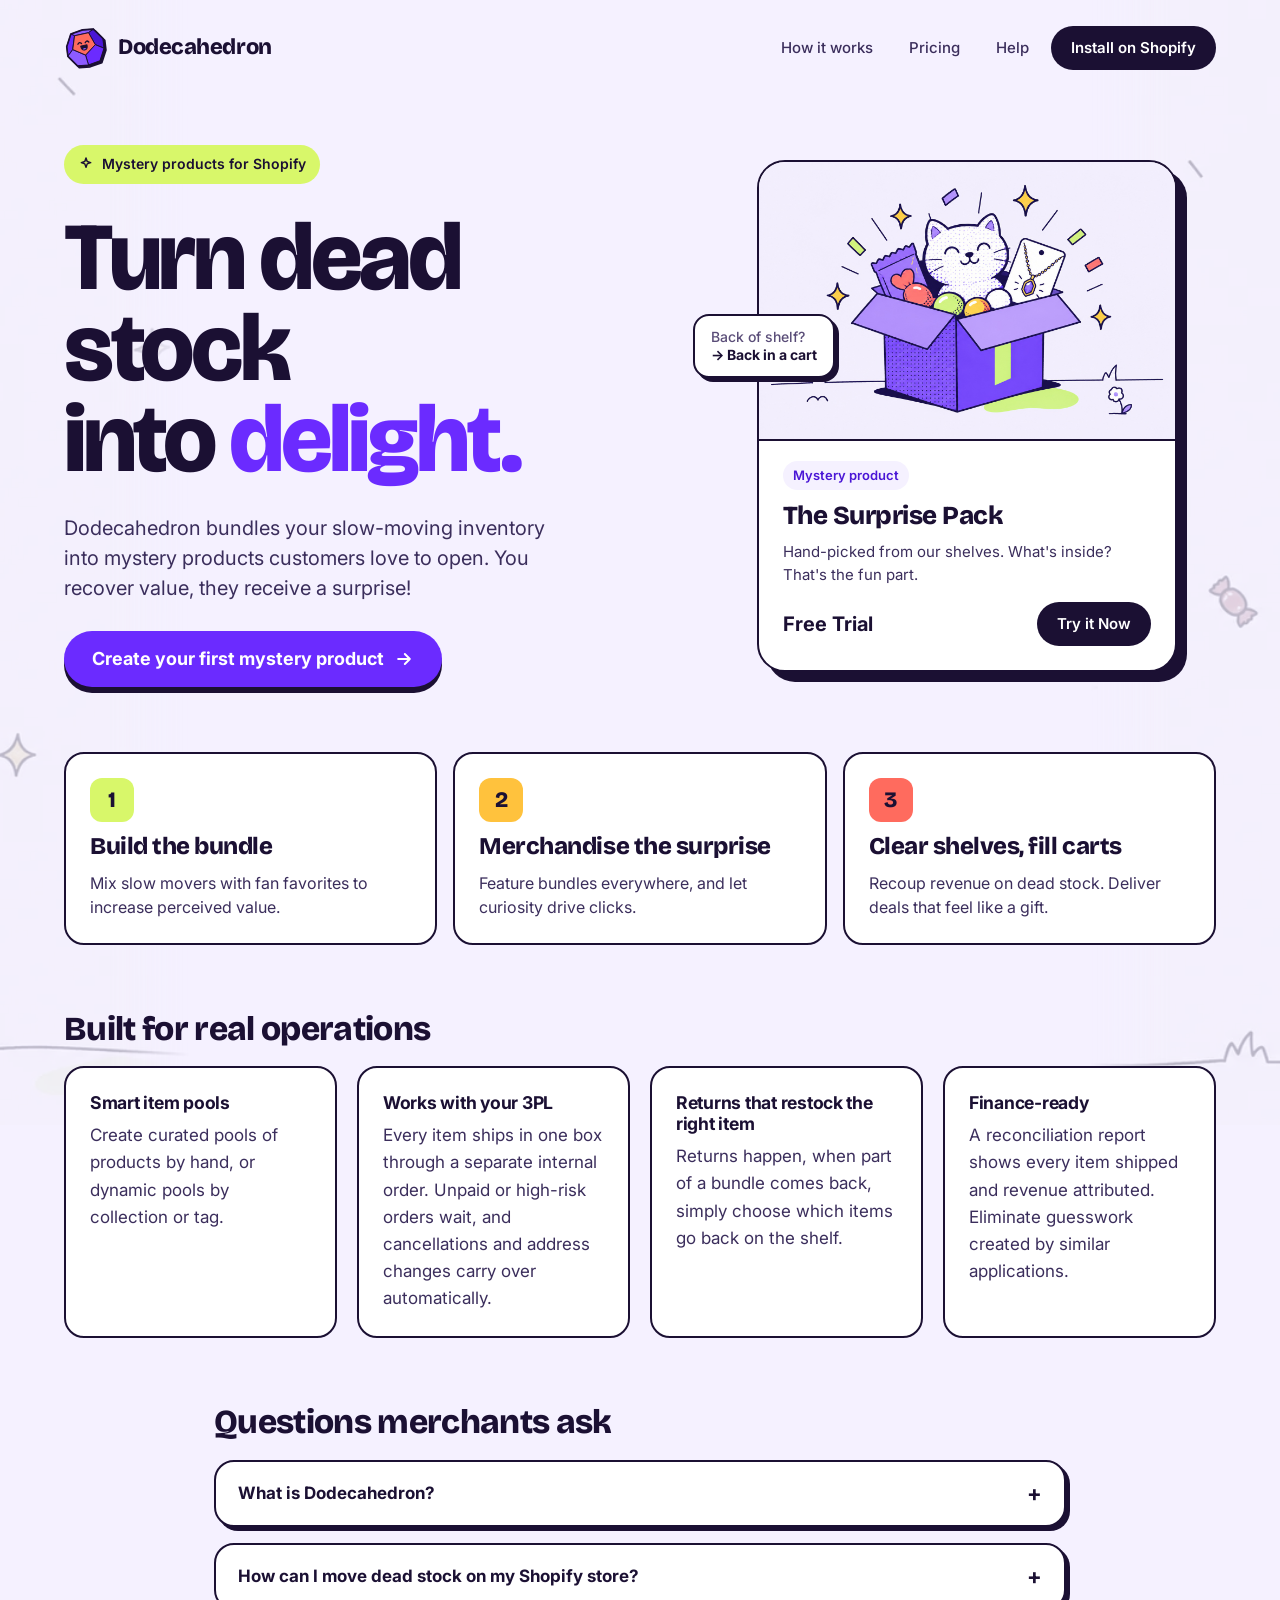
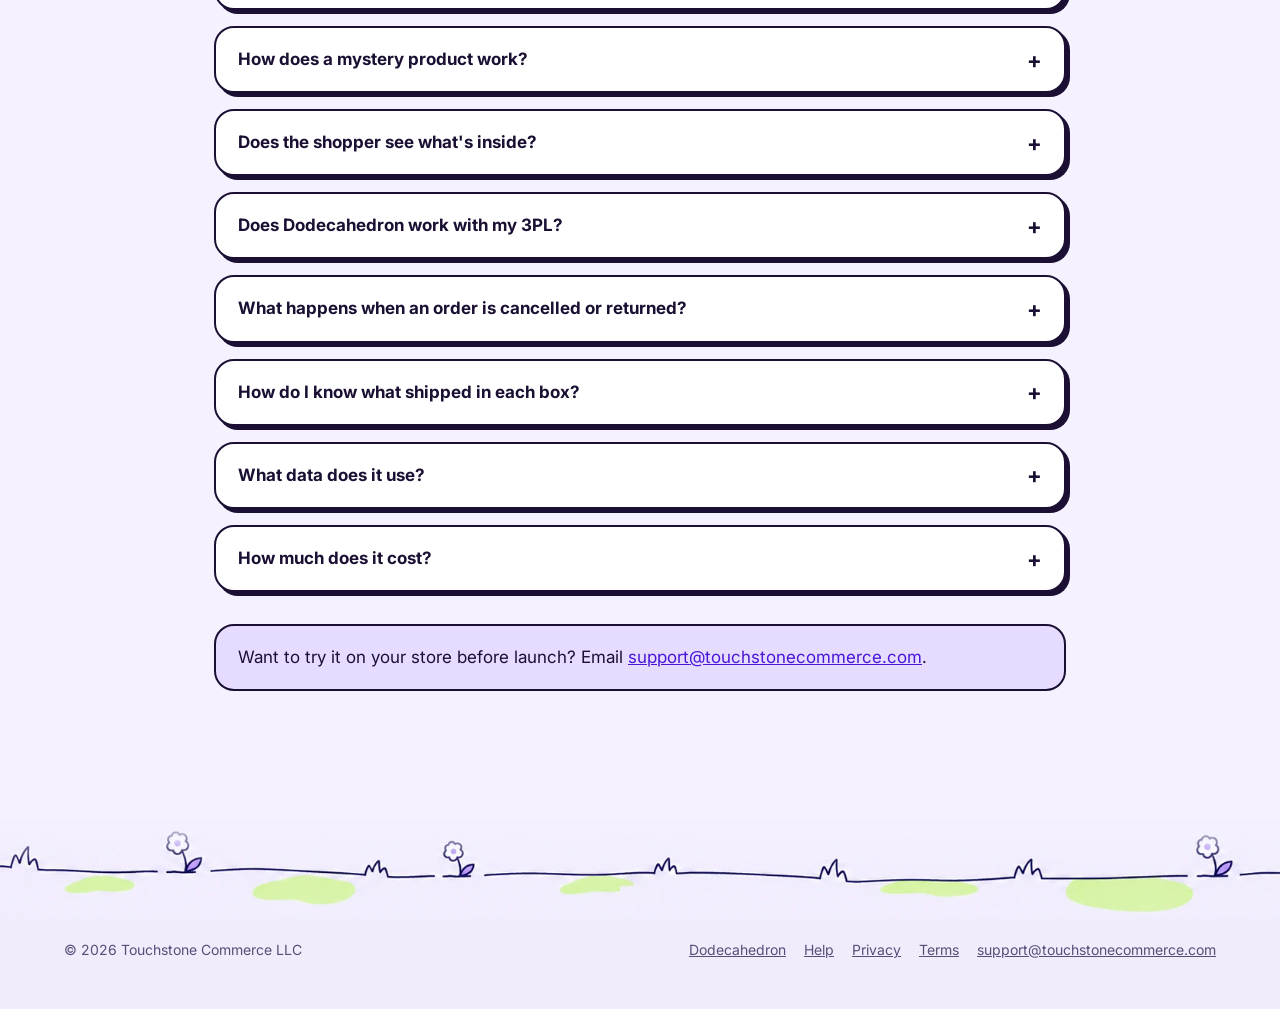
==== commit 2ebd3932: "Publish Terms of Service and Data Processing Addendum Adds /terms/ (clean copy of the approved draft" ====
--- a/dodecahedron/index.html
+++ b/dodecahedron/index.html
@@ -241,6 +241,7 @@
         <a href="/dodecahedron/">Dodecahedron</a>
         <a href="/dodecahedron/help/">Help</a>
         <a href="/privacy/">Privacy</a>
+        <a href="/terms/">Terms</a>
         <a href="mailto:support@touchstonecommerce.com">support@touchstonecommerce.com</a>
       </nav>
     </div>
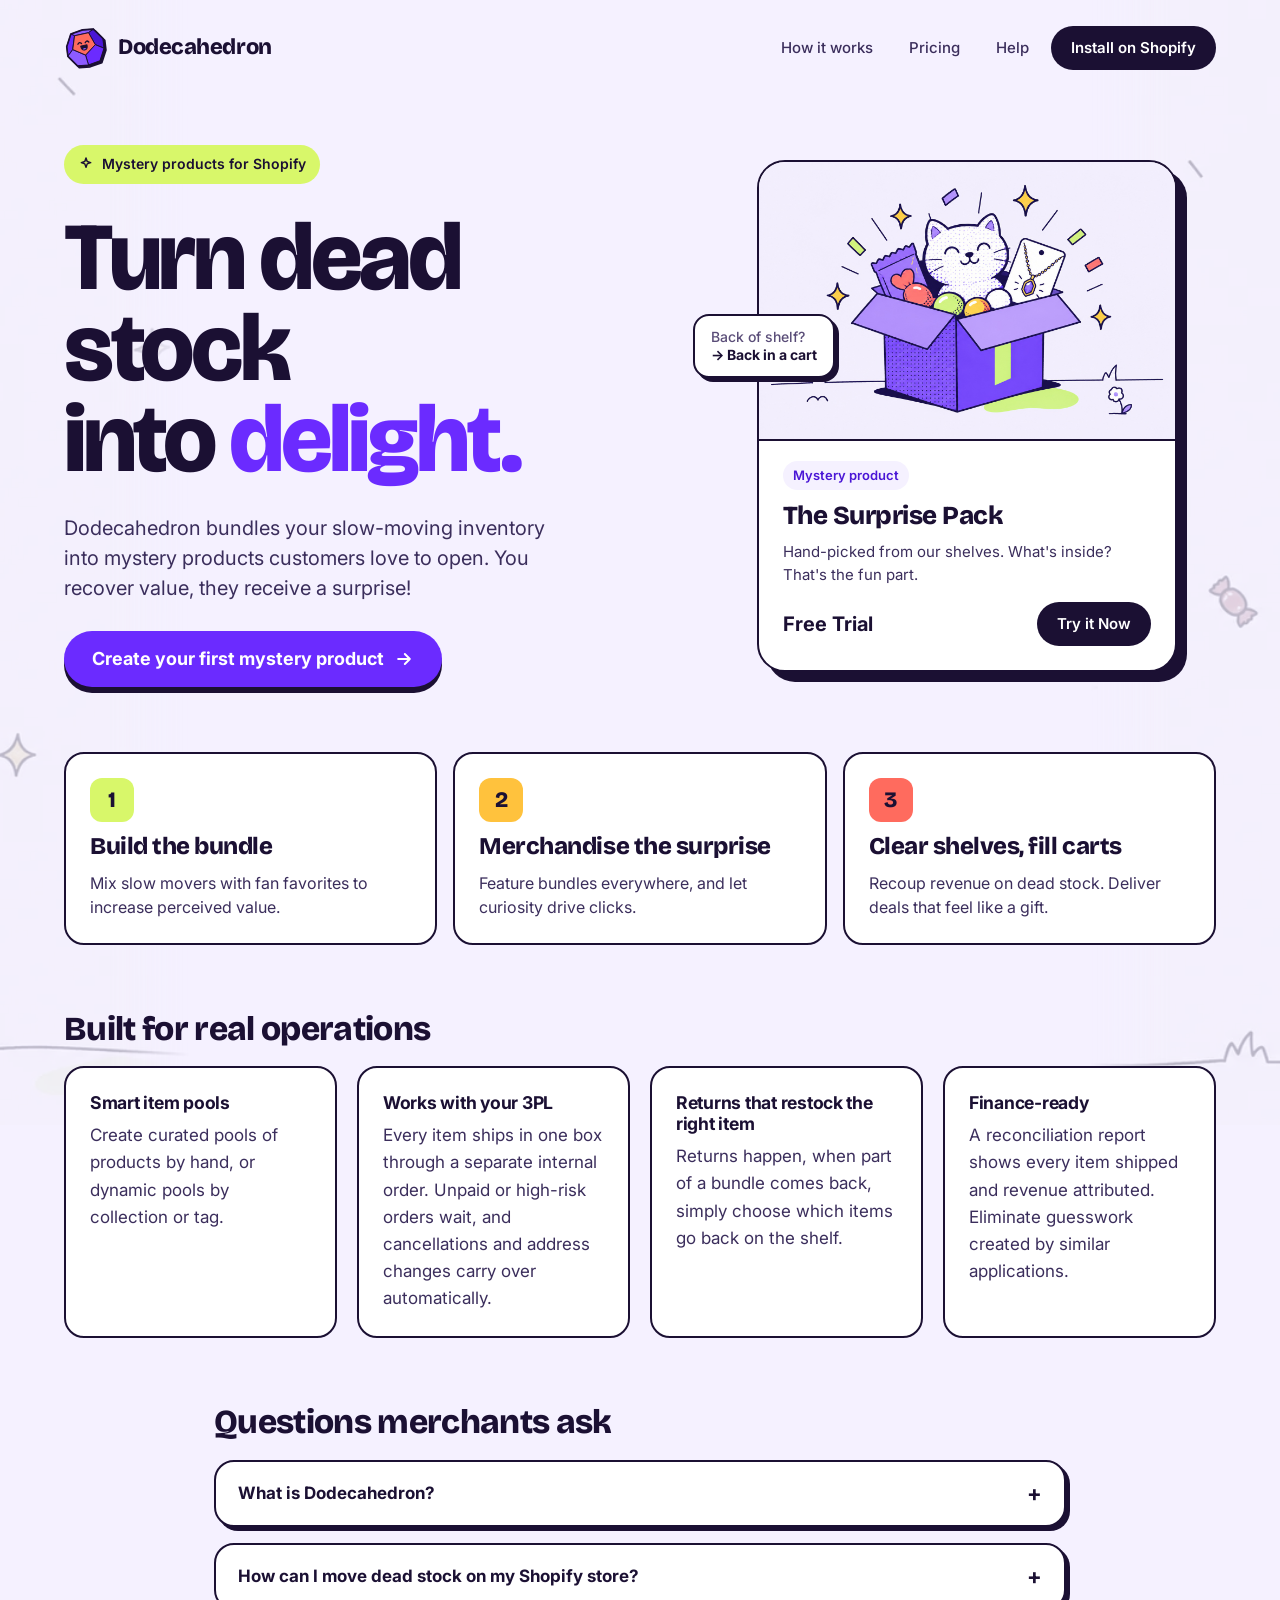
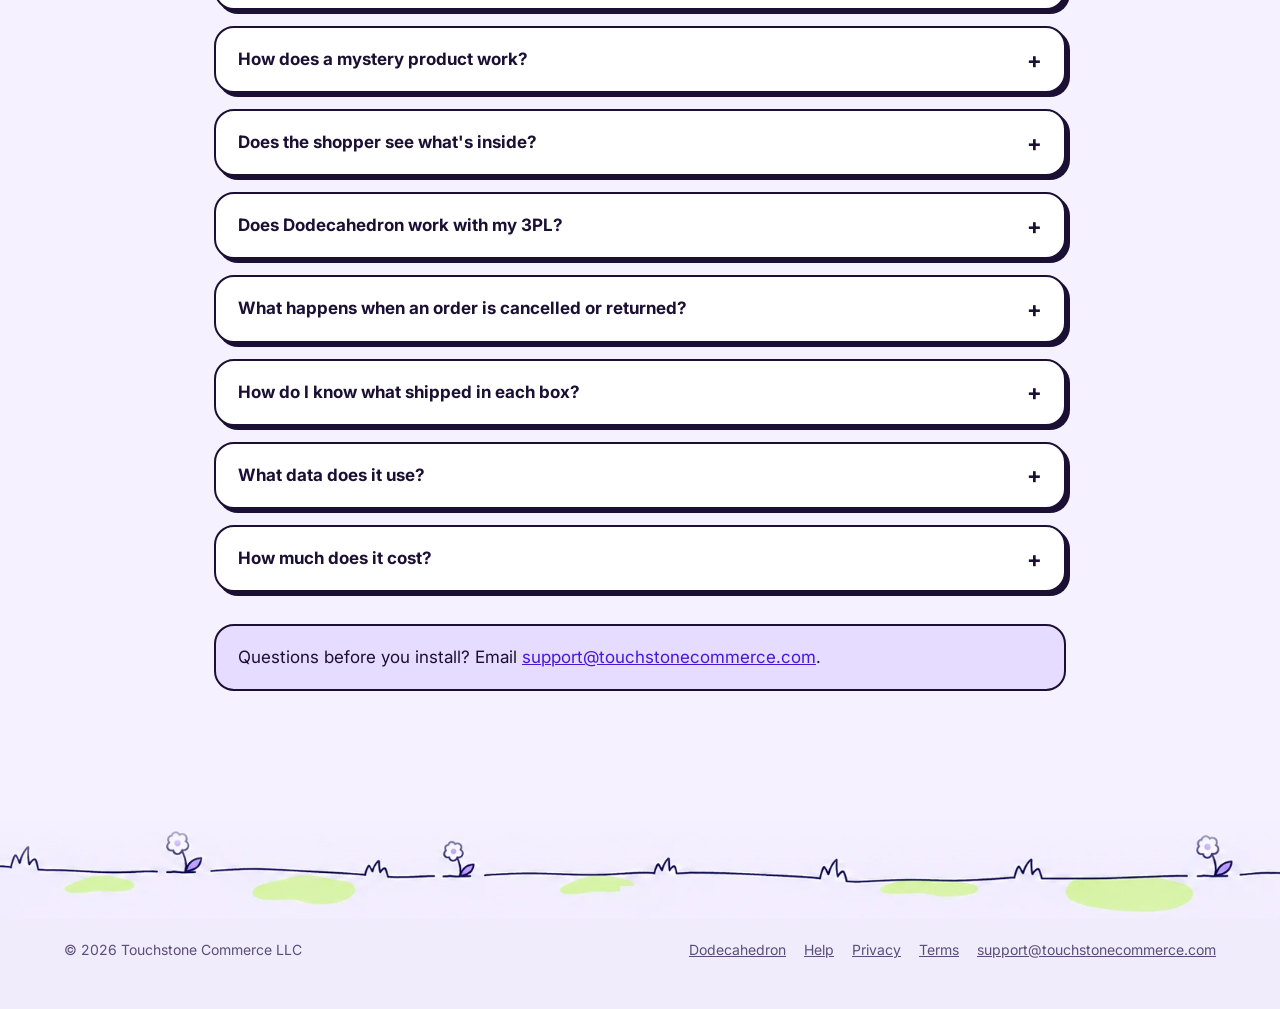
==== commit 71b63eff: "Dodecahedron is live: point install buttons to the App Store Install on Shopify, the hero CTA and Tr" ====
--- a/dodecahedron/index.html
+++ b/dodecahedron/index.html
@@ -25,8 +25,7 @@
   <link href="https://fonts.googleapis.com/css2?family=Bricolage+Grotesque:opsz,wght@12..96,700;12..96,800&family=Inter:wght@400;500;600;700&display=swap" rel="stylesheet">
   <link rel="stylesheet" href="/assets/style.css?v=629a7da9">
   <script src="/assets/dodeca.js?v=b319b63f" defer></script>
-  <!-- FAQPage answers must match the visible #faq section word for word: edit both together. Add the App Store
-       listing URL as SoftwareApplication "sameAs" once the app is approved. -->
+  <!-- FAQPage answers must match the visible #faq section word for word: edit both together. -->
   <script type="application/ld+json">
   {
     "@context": "https://schema.org",
@@ -46,6 +45,8 @@
         "alternateName": ["Dodecahedron", "Dodecahedron Shopify app"],
         "description": "Dodecahedron is a Shopify app that bundles slow-moving inventory into mystery products. Shoppers see only the mystery product; the merchant's team or 3PL ships the real items in one sealed box.",
         "url": "https://touchstonecommerce.com/dodecahedron/",
+        "sameAs": ["https://apps.shopify.com/dodecahedron"],
+        "installUrl": "https://apps.shopify.com/dodecahedron",
         "image": "https://touchstonecommerce.com/assets/icon-512.png",
         "applicationCategory": "BusinessApplication",
         "applicationSubCategory": "Shopify app",
@@ -98,7 +99,7 @@
         <a href="#how">How it works</a>
         <a href="/dodecahedron/pricing/">Pricing</a>
         <a href="/dodecahedron/help/">Help</a>
-        <a class="dd-btn dd-btn-dark" href="mailto:support@touchstonecommerce.com?subject=Dodecahedron%20early%20access">Install on Shopify</a>
+        <a class="dd-btn dd-btn-dark" href="https://apps.shopify.com/dodecahedron">Install on Shopify</a>
       </nav>
     </div>
   </header>
@@ -113,7 +114,7 @@
         <h1>Turn dead stock<br>into <em>delight.</em></h1>
         <p class="dd-lede">Dodecahedron bundles your slow-moving inventory into mystery products customers love to open. You recover value, they receive a surprise!</p>
         <div class="dd-cta-row">
-          <a class="dd-btn dd-btn-lg dd-btn-primary" href="mailto:support@touchstonecommerce.com?subject=Dodecahedron%20early%20access">
+          <a class="dd-btn dd-btn-lg dd-btn-primary" href="https://apps.shopify.com/dodecahedron">
             Create your first mystery product
             <svg width="20" height="20" viewBox="0 0 24 24" fill="none" stroke="currentColor" stroke-width="2.4" stroke-linecap="round" stroke-linejoin="round" aria-hidden="true"><path d="M5 12h14M13 6l6 6-6 6"/></svg>
           </a>
@@ -132,7 +133,7 @@
               <p>Hand-picked from our shelves. What's inside? That's the fun part.</p>
               <div class="dd-price-row">
                 <span class="dd-price">Free Trial</span>
-                <a class="dd-btn dd-btn-dark" href="mailto:support@touchstonecommerce.com?subject=Dodecahedron%20early%20access">Try it Now</a>
+                <a class="dd-btn dd-btn-dark" href="https://apps.shopify.com/dodecahedron">Try it Now</a>
               </div>
             </div>
           </article>
@@ -227,8 +228,8 @@
           <p>There's a Free plan with mystery items and bundles, up to 25 mystery orders a month. Pro is $29 a month with 100 mystery orders included, then $0.50 per order, billed through Shopify. See <a href="/dodecahedron/pricing/">pricing</a>.</p>
         </details>
         <div class="note" style="margin-top: 32px">
-          Want to try it on your store before launch? Email
-          <a href="mailto:support@touchstonecommerce.com?subject=Dodecahedron%20early%20access">support@touchstonecommerce.com</a>.
+          Questions before you install? Email
+          <a href="mailto:support@touchstonecommerce.com">support@touchstonecommerce.com</a>.
         </div>
       </div>
     </section>
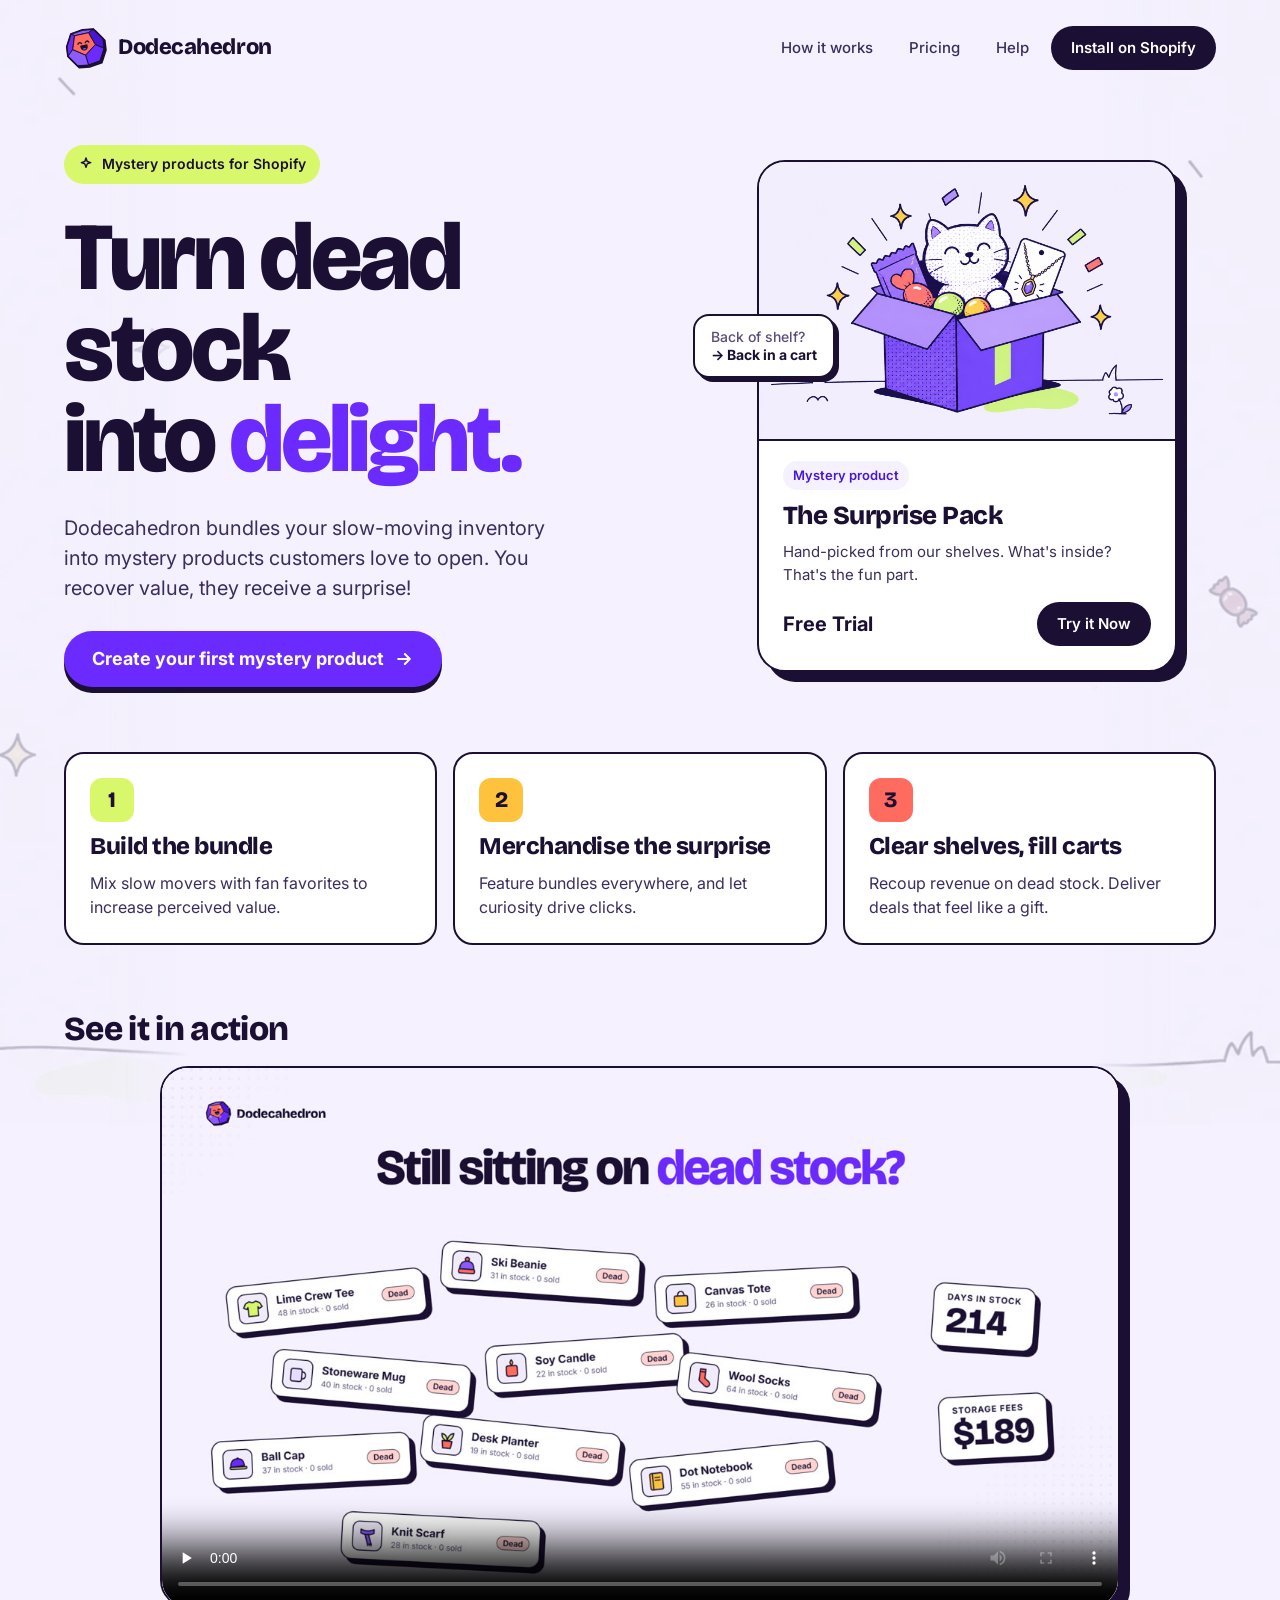
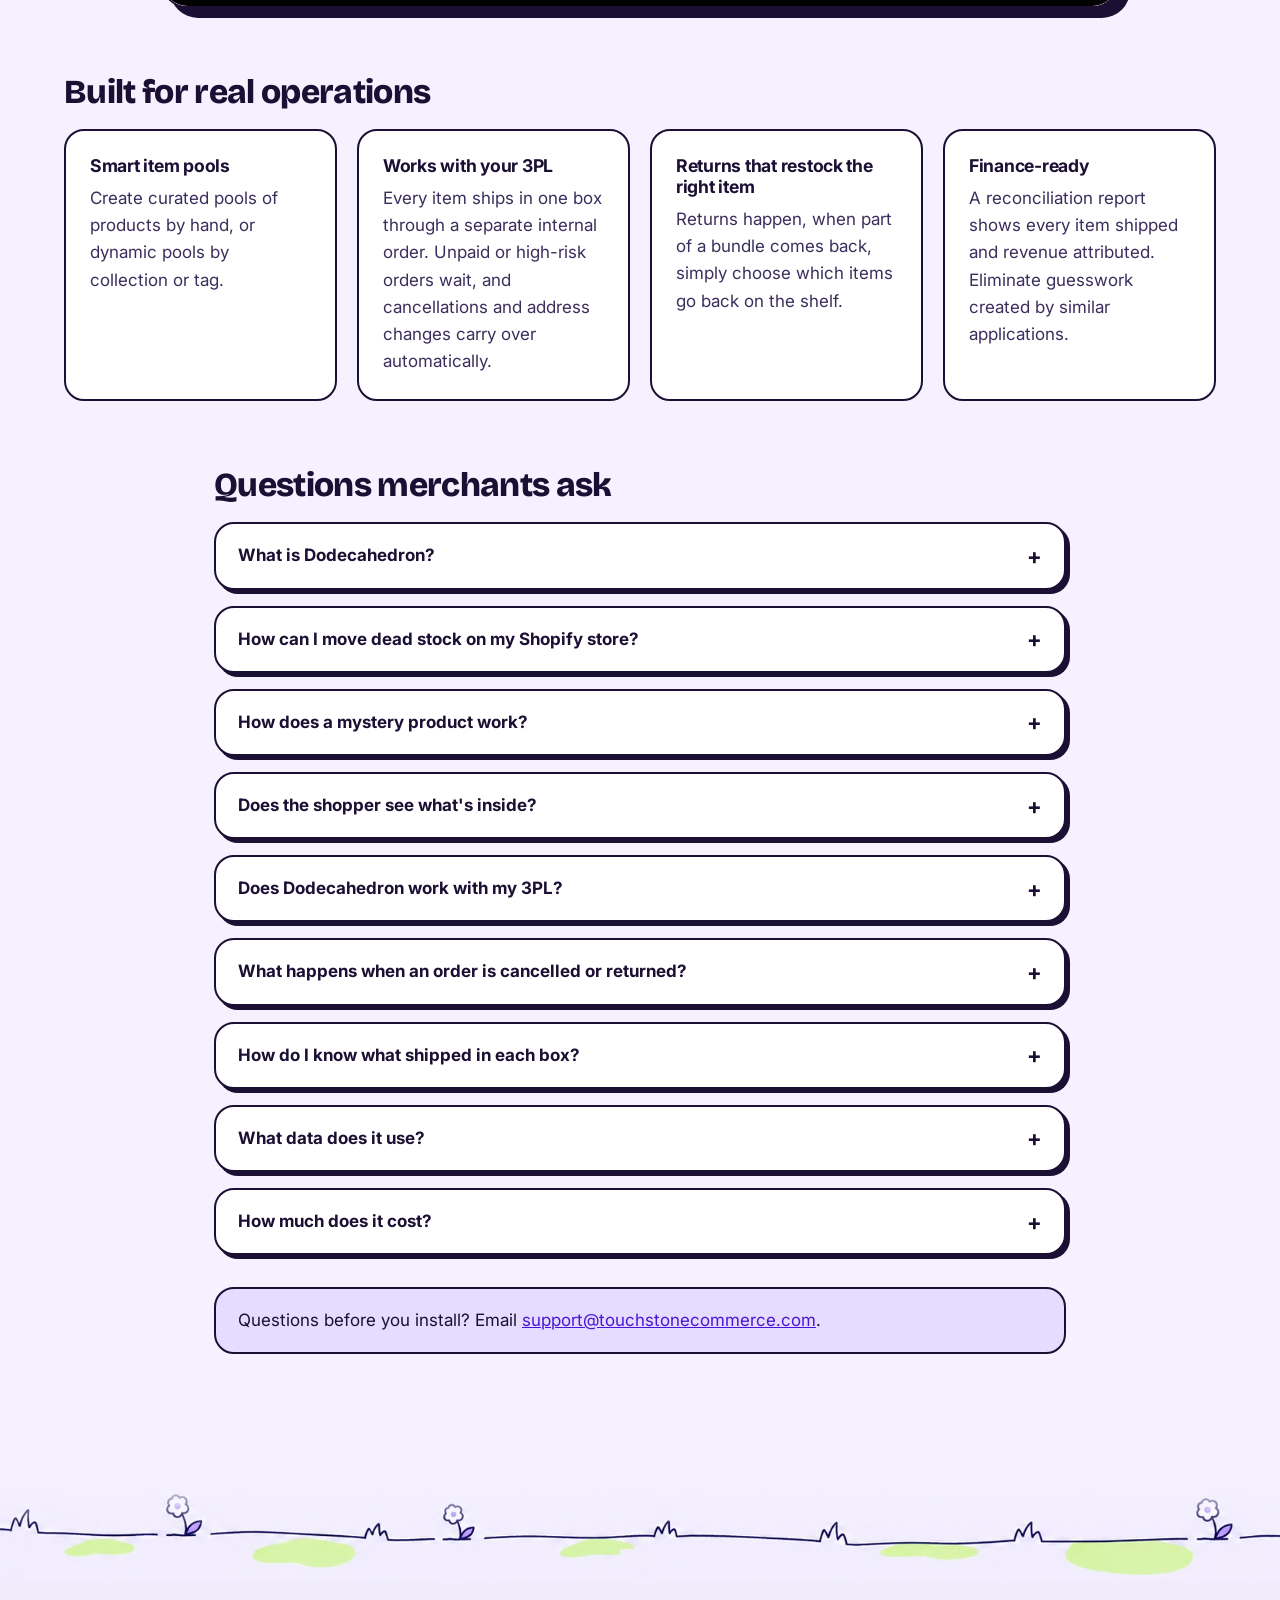
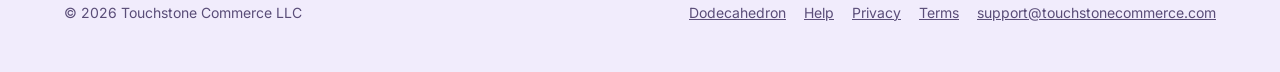
==== commit 7d6ea45d: "Add the 37s demo video to the Dodecahedron page Self-hosted MP4 (3 MB, click to play with sound), po" ====
--- a/dodecahedron/index.html
+++ b/dodecahedron/index.html
@@ -23,7 +23,7 @@
   <link rel="preconnect" href="https://fonts.googleapis.com">
   <link rel="preconnect" href="https://fonts.gstatic.com" crossorigin>
   <link href="https://fonts.googleapis.com/css2?family=Bricolage+Grotesque:opsz,wght@12..96,700;12..96,800&family=Inter:wght@400;500;600;700&display=swap" rel="stylesheet">
-  <link rel="stylesheet" href="/assets/style.css?v=629a7da9">
+  <link rel="stylesheet" href="/assets/style.css?v=dab937ea">
   <script src="/assets/dodeca.js?v=b319b63f" defer></script>
   <!-- FAQPage answers must match the visible #faq section word for word: edit both together. -->
   <script type="application/ld+json">
@@ -66,6 +66,18 @@
           "Cancellations and returns restock the real items",
           "Reconciliation report links every box to the items and costs that shipped"
         ]
+      },
+      {
+        "@type": "VideoObject",
+        "@id": "https://touchstonecommerce.com/dodecahedron/#video",
+        "name": "Dodecahedron: turn dead stock into delight",
+        "description": "A 37-second demo of Dodecahedron, the Shopify app that turns slow-moving inventory into mystery products: pick your slow movers, set a price, preview a box and launch.",
+        "thumbnailUrl": "https://touchstonecommerce.com/assets/dodecahedron-demo-poster.jpg",
+        "contentUrl": "https://touchstonecommerce.com/assets/dodecahedron-demo.mp4",
+        "uploadDate": "2026-11-18",
+        "duration": "PT37S",
+        "publisher": { "@id": "https://touchstonecommerce.com/#org" },
+        "about": { "@id": "https://touchstonecommerce.com/dodecahedron/#app" }
       },
       {
         "@type": "FAQPage",
@@ -163,6 +175,19 @@
       </div>
     </section>
 
+    <section id="demo" class="section" aria-labelledby="demo-title">
+      <div class="wrap">
+        <h2 id="demo-title">See it in action</h2>
+        <div class="dd-video">
+          <video controls playsinline preload="none" width="1920" height="1080" poster="/assets/dodecahedron-demo-poster.jpg">
+            <source src="/assets/dodecahedron-demo.mp4" type="video/mp4">
+            <track kind="captions" src="/assets/dodecahedron-demo.vtt" srclang="en" label="English">
+            <a href="/assets/dodecahedron-demo.mp4">Watch the Dodecahedron demo video</a>
+          </video>
+        </div>
+      </div>
+    </section>
+
     <section class="section">
       <div class="wrap">
         <h2>Built for real operations</h2>
--- a/assets/style.css
+++ b/assets/style.css
@@ -231,6 +231,8 @@
 
 /* How it works */
 /* Bottom padding + the next section's 32px top padding = the space above the steps (the hero's bottom padding). */
+.dd-video { max-width: 960px; margin: 0 auto; background: var(--white); border: var(--border); border-radius: var(--radius-card-lg); box-shadow: var(--shadow-lg); overflow: hidden; }
+.dd-video video { display: block; width: 100%; height: auto; aspect-ratio: 16 / 9; background: var(--white); }
 .dd-steps { display: grid; grid-template-columns: repeat(auto-fit, minmax(240px, 1fr)); gap: 16px; padding-bottom: 32px; }
 .dd-step { padding: 24px; border-radius: var(--radius-card); background: var(--white); border: var(--border); display: flex; flex-direction: column; gap: 10px; }
 .dd-num { width: 44px; height: 44px; border-radius: 12px; display: flex; align-items: center; justify-content: center;
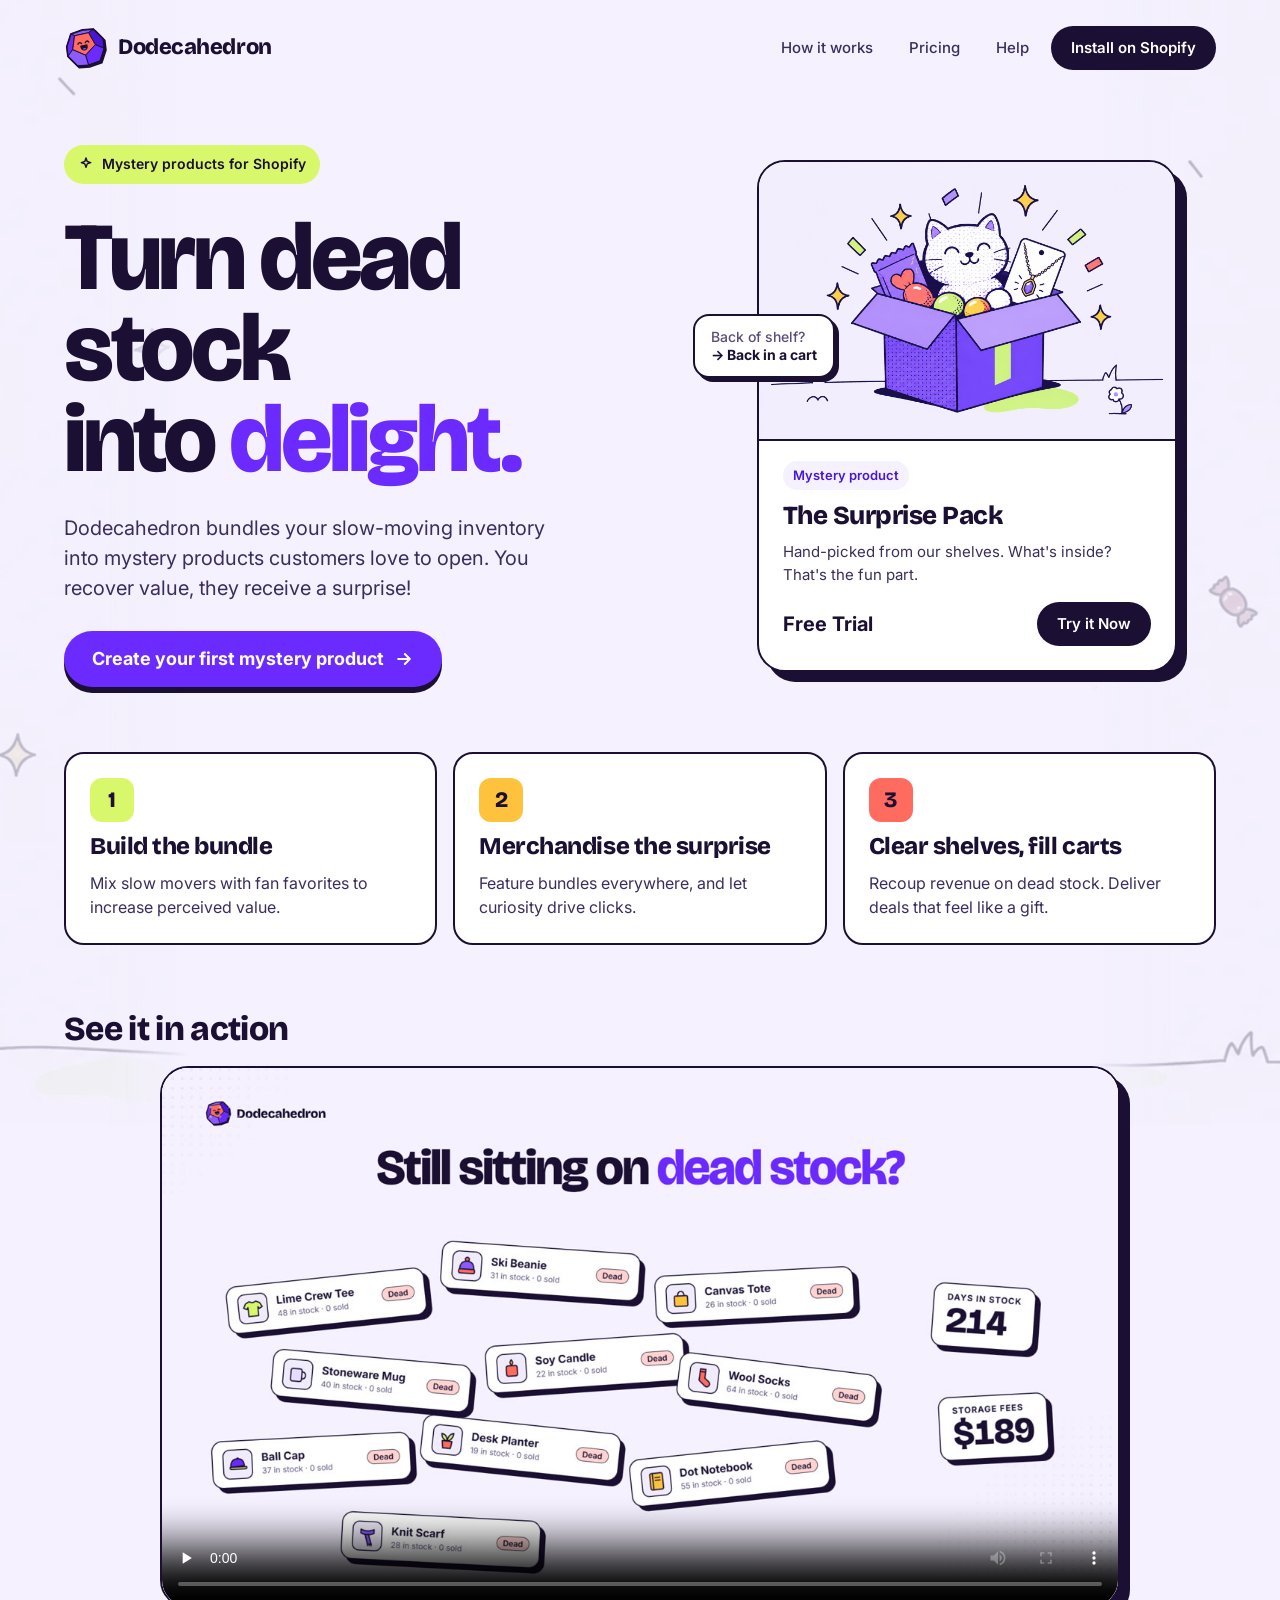
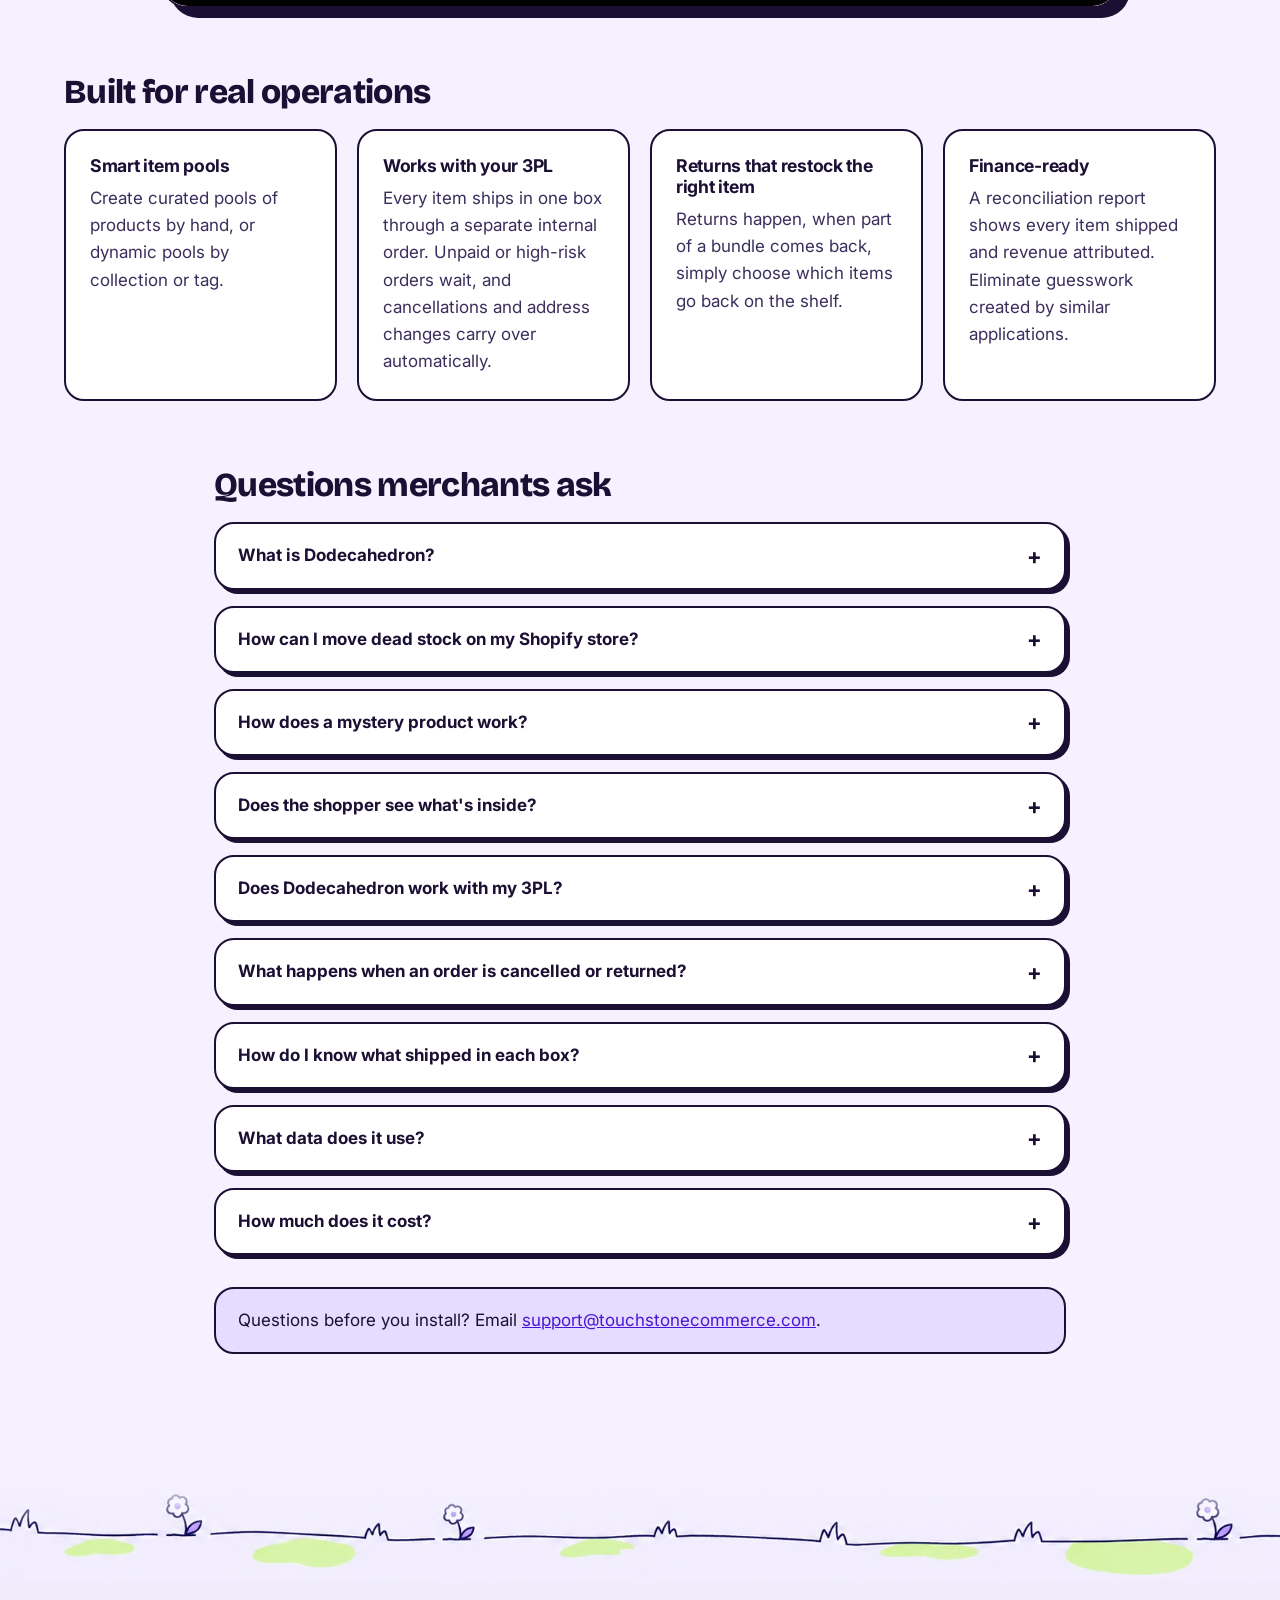
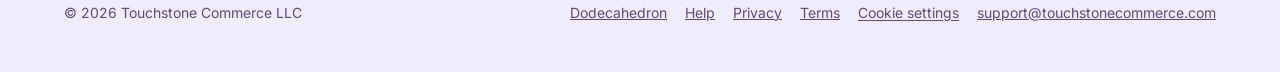
==== commit 2794a38c: "Add Google Tag Manager with cookie consent (Consent Mode v2) - GTM-NS47CZZ3 on every page (standard " ====
--- a/dodecahedron/index.html
+++ b/dodecahedron/index.html
@@ -2,6 +2,15 @@
 <html lang="en">
 <head>
   <meta charset="utf-8">
+  <!-- Consent defaults (Google Consent Mode v2), before Tag Manager. Banner and choices: /assets/consent.js -->
+  <script>window.dataLayer=window.dataLayer||[];function gtag(){dataLayer.push(arguments);}
+  gtag("consent","default",{ad_storage:"denied",ad_user_data:"denied",ad_personalization:"denied",analytics_storage:"denied",region:["AT","BE","BG","HR","CY","CZ","DK","EE","FI","FR","DE","GR","HU","IE","IT","LV","LT","LU","MT","NL","PL","PT","RO","SK","SI","ES","SE","IS","LI","NO","GB","CH"],wait_for_update:500});
+  gtag("consent","default",{ad_storage:"denied",ad_user_data:"denied",ad_personalization:"denied",analytics_storage:navigator.globalPrivacyControl?"denied":"granted"});
+  try{var tcc=localStorage.getItem("tc-consent");if(tcc)gtag("consent","update",{analytics_storage:tcc});}catch(e){}</script>
+  <script src="/assets/consent.js?v=20ad9bc9" defer></script>
+  <!-- Google Tag Manager -->
+  <script>(function(w,d,s,l,i){w[l]=w[l]||[];w[l].push({"gtm.start":new Date().getTime(),event:"gtm.js"});var f=d.getElementsByTagName(s)[0],j=d.createElement(s),dl=l!="dataLayer"?"&l="+l:"";j.async=true;j.src="https://www.googletagmanager.com/gtm.js?id="+i+dl;f.parentNode.insertBefore(j,f);})(window,document,"script","dataLayer","GTM-NS47CZZ3");</script>
+  <!-- End Google Tag Manager -->
   <meta name="viewport" content="width=device-width, initial-scale=1">
   <title>Dodecahedron: Mystery Products for Shopify | Touchstone Commerce</title>
   <meta name="description" content="Dodecahedron is a Shopify app that bundles slow-moving inventory into mystery products. Shoppers see only the mystery product; your team or 3PL ships the real items in one sealed box.">
@@ -23,7 +32,7 @@
   <link rel="preconnect" href="https://fonts.googleapis.com">
   <link rel="preconnect" href="https://fonts.gstatic.com" crossorigin>
   <link href="https://fonts.googleapis.com/css2?family=Bricolage+Grotesque:opsz,wght@12..96,700;12..96,800&family=Inter:wght@400;500;600;700&display=swap" rel="stylesheet">
-  <link rel="stylesheet" href="/assets/style.css?v=dab937ea">
+  <link rel="stylesheet" href="/assets/style.css?v=4c9b2832">
   <script src="/assets/dodeca.js?v=b319b63f" defer></script>
   <!-- FAQPage answers must match the visible #faq section word for word: edit both together. -->
   <script type="application/ld+json">
@@ -99,6 +108,9 @@
   </script>
 </head>
 <body class="dodeca">
+  <!-- Google Tag Manager (noscript) -->
+  <noscript><iframe src="https://www.googletagmanager.com/ns.html?id=GTM-NS47CZZ3" height="0" width="0" style="display:none;visibility:hidden"></iframe></noscript>
+  <!-- End Google Tag Manager (noscript) -->
   <div class="dd-bg" aria-hidden="true"></div>
   <header class="site-header">
     <div class="wrap">
@@ -268,6 +280,7 @@
         <a href="/dodecahedron/help/">Help</a>
         <a href="/privacy/">Privacy</a>
         <a href="/terms/">Terms</a>
+        <button type="button" class="link-button" data-consent-open>Cookie settings</button>
         <a href="mailto:support@touchstonecommerce.com">support@touchstonecommerce.com</a>
       </nav>
     </div>
--- a/assets/style.css
+++ b/assets/style.css
@@ -337,3 +337,13 @@
 @media (prefers-reduced-motion: reduce) {
   .dd-btn { transition: none; }
 }
+
+/* Cookie consent banner (assets/consent.js) */
+.consent { position: fixed; z-index: 1000; left: 16px; right: 16px; bottom: 16px; max-width: 560px; margin: 0 auto; background: var(--surface); color: var(--text); border: 1px solid var(--line); border-radius: var(--radius); box-shadow: 0 12px 40px rgba(0, 0, 0, .18); padding: 18px 20px; display: flex; flex-wrap: wrap; align-items: center; gap: 12px 20px; font-size: 15px; line-height: 1.5; }
+.consent[hidden] { display: none; }
+.consent p { margin: 0; flex: 1 1 260px; }
+.consent-actions { display: flex; gap: 10px; }
+.consent-btn { font: 600 15px/1 var(--font); padding: 11px 18px; border-radius: 999px; border: 1px solid var(--line); background: transparent; color: var(--text); cursor: pointer; }
+.consent-btn--primary { background: var(--accent); border-color: var(--accent); color: var(--accent-text); }
+.consent-btn:focus-visible { outline: 2px solid var(--accent); outline-offset: 2px; }
+.site-footer .link-button { font: inherit; color: inherit; background: none; border: 0; padding: 0; cursor: pointer; text-decoration: underline; text-underline-offset: 2px; }
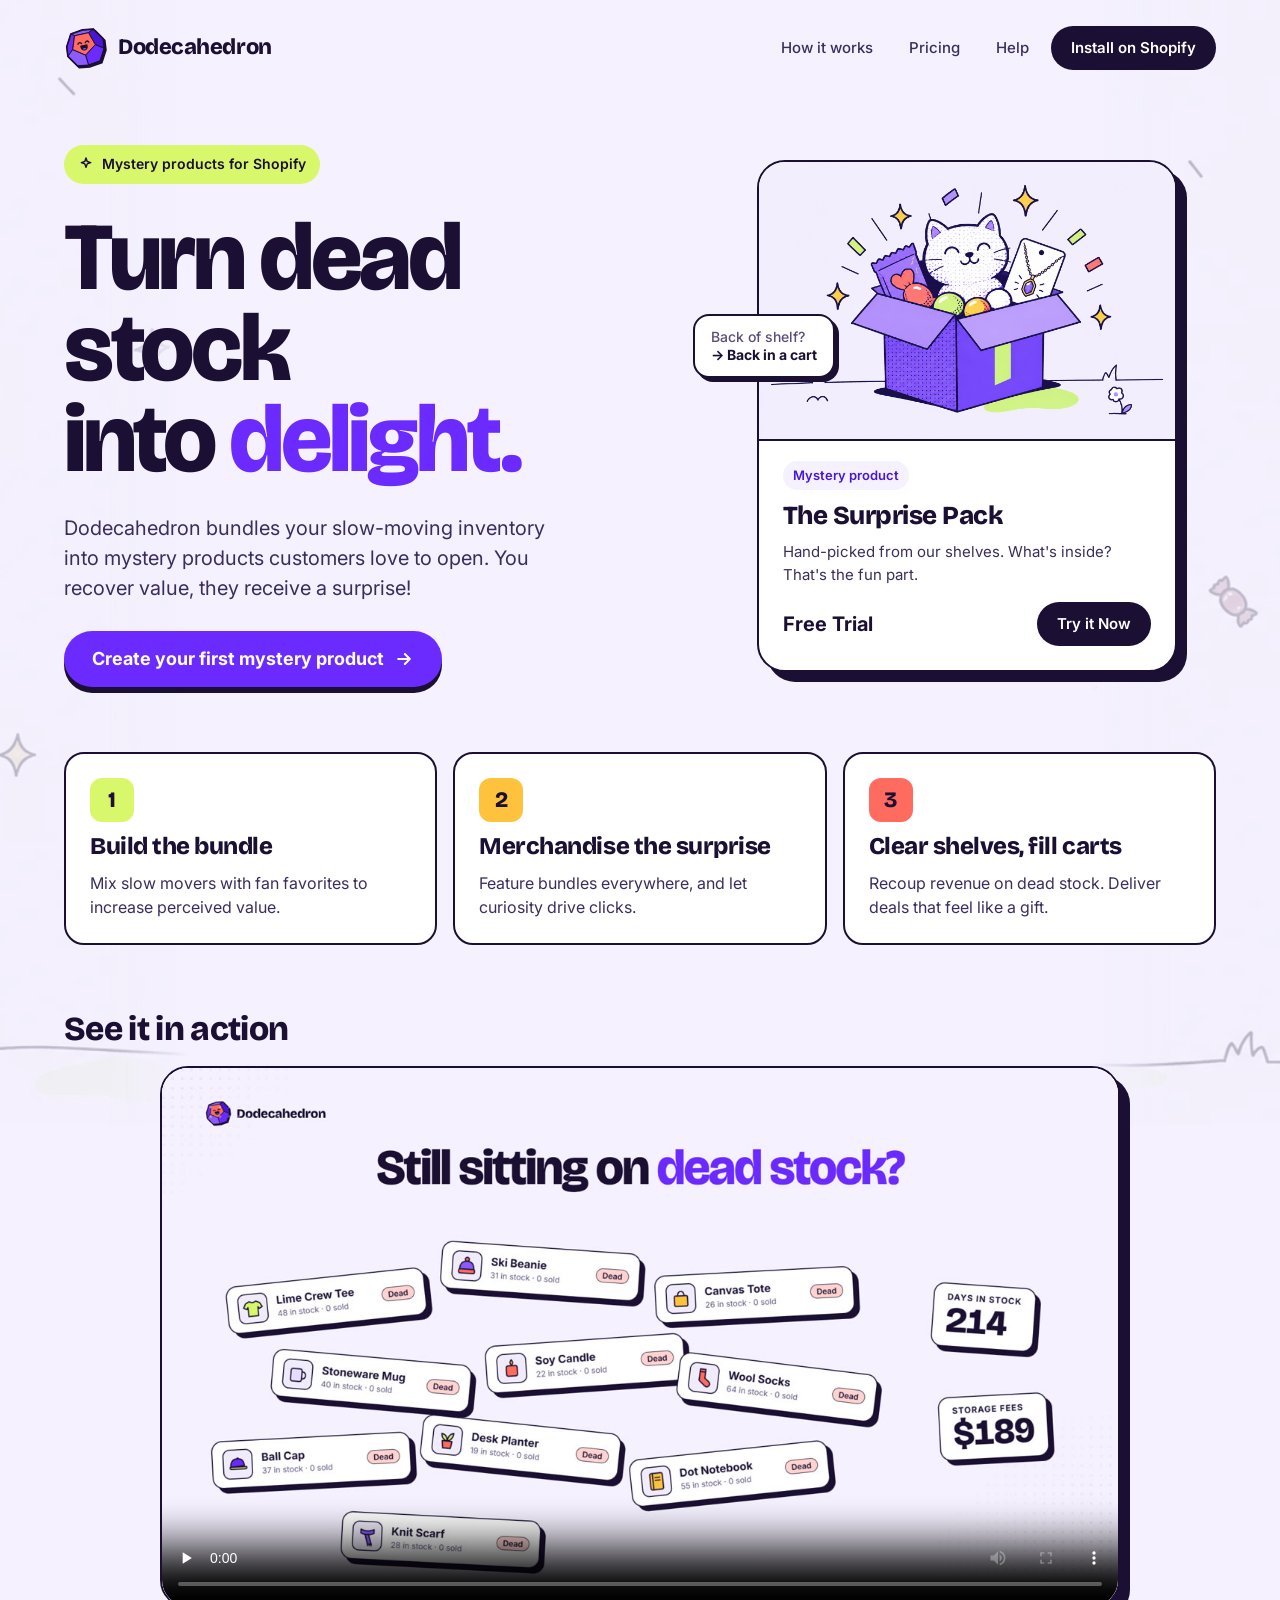
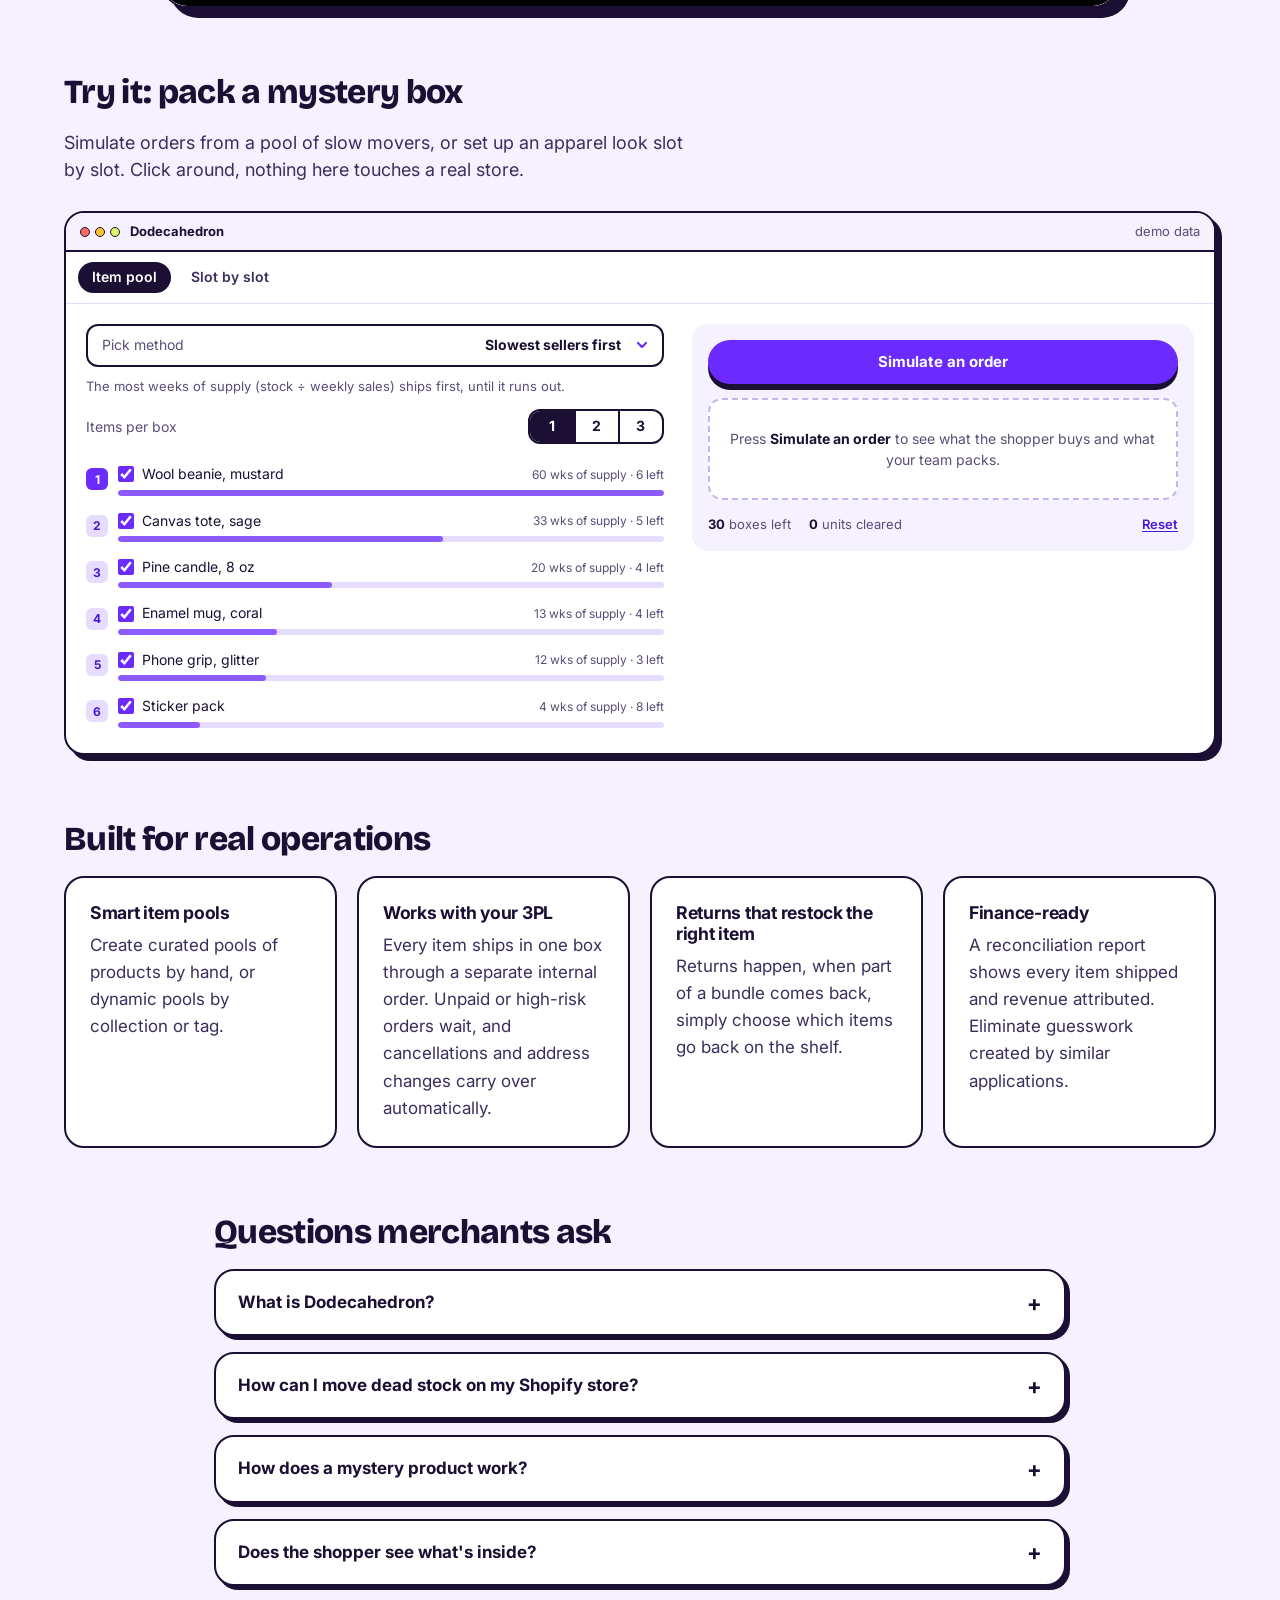
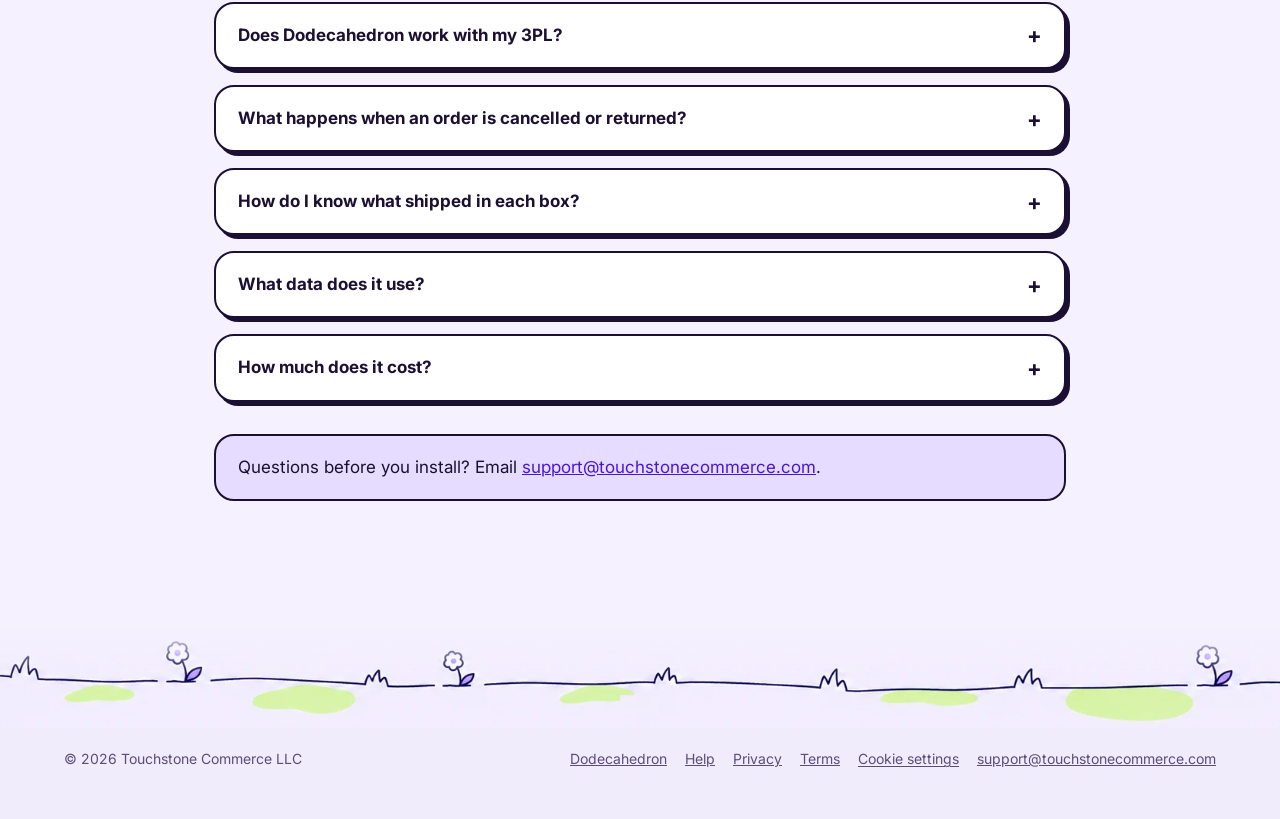
==== commit 840cd330: "Dodecahedron page: interactive "Try it" demo below the video A mock of the app window where visitors" ====
--- a/dodecahedron/index.html
+++ b/dodecahedron/index.html
@@ -32,8 +32,9 @@
   <link rel="preconnect" href="https://fonts.googleapis.com">
   <link rel="preconnect" href="https://fonts.gstatic.com" crossorigin>
   <link href="https://fonts.googleapis.com/css2?family=Bricolage+Grotesque:opsz,wght@12..96,700;12..96,800&family=Inter:wght@400;500;600;700&display=swap" rel="stylesheet">
-  <link rel="stylesheet" href="/assets/style.css?v=4c9b2832">
+  <link rel="stylesheet" href="/assets/style.css?v=f6d97bb7">
   <script src="/assets/dodeca.js?v=b319b63f" defer></script>
+  <script src="/assets/dodeca-demo.js?v=84dfddea" defer></script>
   <!-- FAQPage answers must match the visible #faq section word for word: edit both together. -->
   <script type="application/ld+json">
   {
@@ -200,6 +201,29 @@
       </div>
     </section>
 
+    <!-- Try-it demo: a mock of the app that simulates mystery orders in the browser. Everything is rendered by
+         /assets/dodeca-demo.js from made-up demo data; nothing is sent anywhere. -->
+    <section id="try" class="section" aria-labelledby="try-title">
+      <div class="wrap">
+        <h2 id="try-title">Try it: pack a mystery box</h2>
+        <p class="dd-try-lede">Simulate orders from a pool of slow movers, or set up an apparel look slot by slot. Click around, nothing here touches a real store.</p>
+        <div class="dd-window dd-try" data-dd-try>
+          <div class="dd-window-bar">
+            <span class="dd-dots" aria-hidden="true"><i></i><i></i><i></i></span>
+            <span class="dd-window-title">Dodecahedron</span>
+            <span class="dd-window-meta">demo data</span>
+          </div>
+          <div class="dd-tabs" role="tablist" aria-label="Demo" hidden>
+            <button type="button" role="tab" id="try-tab-pool" aria-controls="try-panel-pool">Item pool</button>
+            <button type="button" role="tab" id="try-tab-slots" aria-controls="try-panel-slots">Slot by slot</button>
+          </div>
+          <div class="dd-panel" role="tabpanel" id="try-panel-pool" aria-labelledby="try-tab-pool"></div>
+          <div class="dd-panel" role="tabpanel" id="try-panel-slots" aria-labelledby="try-tab-slots"></div>
+          <noscript><p class="dd-try-noscript">Turn on JavaScript to try the demo, or <a href="#demo">watch the video</a>.</p></noscript>
+        </div>
+      </div>
+    </section>
+
     <section class="section">
       <div class="wrap">
         <h2>Built for real operations</h2>
--- a/assets/style.css
+++ b/assets/style.css
@@ -242,6 +242,137 @@
 .dd-num-1 { background: var(--lime); }
 .dd-num-2 { background: var(--yellow); }
 .dd-num-3 { background: var(--coral); }
+
+/* Try-it demo (Dodecahedron page, #try): a mock of the app window. dodeca-demo.js renders the panels and tabs;
+   without script the tab bar stays hidden and a <noscript> note shows instead. */
+.dd-try-lede { max-width: 640px; margin: 0 0 28px; font-size: 18px; line-height: 1.5; color: var(--text-body); }
+.dd-try-noscript { margin: 0; padding: 24px; color: var(--text-body); }
+
+.dd-window { background: var(--white); border: var(--border); border-radius: var(--radius-card); box-shadow: 6px 6px 0 var(--ink); overflow: hidden; }
+.dd-window-bar { display: flex; align-items: center; gap: 10px; padding: 10px 14px; border-bottom: var(--border); background: var(--lilac);
+  font-size: 13px; line-height: 1.3; }
+.dd-dots { display: inline-flex; gap: 5px; flex: none; }
+.dd-dots i { width: 10px; height: 10px; border-radius: 50%; border: 1.5px solid var(--ink); background: var(--coral); }
+.dd-dots i:nth-child(2) { background: var(--yellow); }
+.dd-dots i:nth-child(3) { background: var(--lime); }
+.dd-window-title { font-weight: 700; color: var(--ink); overflow: hidden; text-overflow: ellipsis; white-space: nowrap; }
+.dd-window-meta { margin-left: auto; color: var(--text-muted); white-space: nowrap; }
+
+.dd-tabs { display: flex; flex-wrap: wrap; gap: 6px; padding: 10px 12px; border-bottom: 1px solid var(--lavender); }
+.dd-tabs[hidden] { display: none; }
+.dd-tabs button { flex: none; padding: 7px 14px; border: 0; border-radius: var(--radius-pill); background: transparent; cursor: pointer;
+  font: 600 14px/1.2 var(--font); color: var(--text-body); }
+.dd-tabs button:hover { background: var(--lilac); color: var(--ink); }
+.dd-tabs button[aria-selected="true"] { background: var(--ink); color: var(--white); }
+.dd-panel { padding: 20px; }
+.dd-panel:empty, .dd-panel[hidden] { display: none; }
+
+.dd-try-grid { display: grid; grid-template-columns: minmax(0, 1.15fr) minmax(0, 1fr); gap: 28px; align-items: start; }
+.dd-try-setup { display: flex; flex-direction: column; gap: 14px; }
+.dd-badge { flex: none; padding: 3px 10px; border-radius: var(--radius-pill); background: var(--lavender); color: var(--purple-deep); font-weight: 600; font-size: 12px; line-height: 1.4; }
+.dd-badge-live { background: var(--lime); color: var(--ink); }
+.dd-badge-plain { background: var(--lilac); color: var(--text-muted); }
+
+/* Pick method: a real <select> dressed as the app's field. */
+.dd-select { display: flex; align-items: center; justify-content: space-between; gap: 12px; padding: 4px 4px 4px 14px; border: var(--border); border-radius: 12px; font-size: 14px; }
+.dd-select span { color: var(--text-muted); white-space: nowrap; }
+.dd-select select { min-width: 0; appearance: none; border: 0; border-radius: 8px; cursor: pointer; text-overflow: ellipsis;
+  padding: 7px 34px 7px 12px; font: 700 14px/1.2 var(--font); color: var(--ink);
+  background: transparent url("data:image/svg+xml,%3Csvg xmlns='http://www.w3.org/2000/svg' width='12' height='12' viewBox='0 0 12 12'%3E%3Cpath d='M2 4l4 4 4-4' fill='none' stroke='%236b2bff' stroke-width='2.2' stroke-linecap='round' stroke-linejoin='round'/%3E%3C/svg%3E") no-repeat right 10px center; }
+.dd-select select:hover { background-color: var(--lilac); }
+.dd-select option { padding: 8px 12px; font-weight: 500; color: var(--ink); background: var(--white); }
+.dd-try-hint { margin: -4px 0 0; font-size: 13px; line-height: 1.45; color: var(--text-muted); }
+
+.dd-row-ctl { display: flex; align-items: center; justify-content: space-between; gap: 12px; flex-wrap: wrap; font-size: 14px; color: var(--text-muted); }
+.dd-seg { display: inline-flex; border: var(--border); border-radius: 12px; overflow: hidden; background: var(--white); }
+.dd-seg button { min-width: 44px; padding: 7px 14px; border: 0; background: transparent; cursor: pointer; font: 700 14px/1.2 var(--font); color: var(--ink); }
+.dd-seg button + button { border-left: 2px solid var(--ink); }
+.dd-seg button:hover { background: var(--lilac); }
+.dd-seg button[aria-pressed="true"] { background: var(--ink); color: var(--white); }
+.dd-seg button small { display: block; margin-top: 2px; font-weight: 500; font-size: 11px; opacity: 0.8; }
+
+/* The pool, ranked in the order items ship. */
+.dd-rank { margin: 0; padding: 0; list-style: none; display: flex; flex-direction: column; gap: 4px; }
+.dd-rank li { display: grid; grid-template-columns: 22px minmax(0, 1fr) auto; align-items: center; gap: 4px 10px; padding: 5px 6px; margin-inline: -6px;
+  border-radius: 10px; font-size: 14px; color: var(--ink); }
+.dd-rank li::before { content: attr(data-rank); grid-area: 1 / 1 / 3 / 2; width: 22px; height: 22px; border-radius: 6px; background: var(--lavender);
+  display: grid; place-items: center; font-weight: 700; font-size: 12px; color: var(--purple-deep); }
+.dd-rank li:first-child:not(.is-out)::before { background: var(--purple); color: var(--white); }
+.dd-rank label { grid-area: 1 / 2; display: flex; align-items: center; gap: 8px; min-width: 0; cursor: pointer; }
+.dd-rank label span { overflow: hidden; text-overflow: ellipsis; white-space: nowrap; }
+.dd-rank input { flex: none; width: 16px; height: 16px; margin: 0; accent-color: var(--purple); cursor: pointer; }
+.dd-rank small { grid-area: 1 / 3; font-size: 12px; color: var(--text-muted); text-align: right; white-space: nowrap; }
+.dd-bar { grid-area: 2 / 2 / 3 / 4; height: 6px; border-radius: 3px; background: var(--lavender); position: relative; overflow: hidden; }
+.dd-bar::after { content: ""; position: absolute; inset: 0 auto 0 0; width: var(--w); background: var(--purple-soft); border-radius: 3px; transition: width 0.3s ease; }
+.dd-rank li.is-out { color: var(--text-muted); }
+.dd-rank li.is-out label span { text-decoration: line-through; text-decoration-color: rgba(27, 16, 51, 0.35); }
+.dd-rank li.is-shipped { animation: dd-flash 1.2s ease-out; }
+
+/* Output: the simulate button, the order cards and the running totals. */
+.dd-try-out { display: flex; flex-direction: column; gap: 14px; padding: 16px; border-radius: 16px; background: var(--lilac); }
+.dd-try-out .dd-btn-primary { justify-content: center; }
+.dodeca .dd-try-out .dd-btn-primary:disabled { background: #b8a4f2; box-shadow: 0 6px 0 #b8a4f2; transform: none; cursor: not-allowed; }
+.dd-try-empty { margin: 0; padding: 28px 16px; border: 2px dashed #c4b5f2; border-radius: 14px; background: var(--white);
+  text-align: center; font-size: 14px; line-height: 1.5; color: var(--text-muted); }
+.dd-try-empty b { color: var(--ink); }
+.dd-split { display: grid; grid-template-columns: 1fr; justify-items: stretch; gap: 6px; }
+.dd-split-card { padding: 12px 14px; border: var(--border); border-radius: 14px; background: var(--white); display: flex; flex-direction: column; gap: 4px; min-width: 0; }
+.dd-split-label { font-size: 12px; font-weight: 600; color: var(--text-muted); text-transform: uppercase; letter-spacing: 0.04em; }
+.dd-split-card > b { font-family: var(--font-display); font-size: 20px; line-height: 1.2; color: var(--ink); }
+.dd-split-card p { margin: 0; font-size: 14px; line-height: 1.5; color: var(--ink); }
+.dd-split-sealed { align-self: flex-start; margin-top: 4px !important; padding: 2px 8px; border-radius: var(--radius-pill); background: var(--yellow); font-weight: 600; font-size: 12px !important; }
+.dd-split-arrow { justify-self: center; font-size: 20px; font-weight: 800; line-height: 1; color: var(--purple); transform: rotate(90deg); }
+.dd-ship-list { list-style: none; margin: 2px 0 0; padding: 0; display: flex; flex-direction: column; gap: 6px; }
+.dd-ship-list li { display: flex; align-items: baseline; gap: 10px; font-size: 14px; line-height: 1.4; color: var(--ink); }
+.dd-ship-list li::before { content: ""; flex: none; width: 7px; height: 7px; border-radius: 50%; background: var(--purple); transform: translateY(-1px); }
+.dd-ship-list li b { flex: none; min-width: 108px; font-size: 12px; font-weight: 700; text-transform: uppercase; letter-spacing: 0.04em; color: var(--purple-deep); }
+.dd-split.is-fresh .dd-split-card { animation: dd-pop 0.35s ease-out both; }
+.dd-split.is-fresh .dd-split-card:last-child { animation-delay: 0.15s; }
+.dd-split.is-fresh .dd-ship-list li { animation: dd-pop 0.3s ease-out both; }
+.dd-split.is-fresh .dd-ship-list li:nth-child(1) { animation-delay: 0.3s; }
+.dd-split.is-fresh .dd-ship-list li:nth-child(2) { animation-delay: 0.42s; }
+.dd-split.is-fresh .dd-ship-list li:nth-child(3) { animation-delay: 0.54s; }
+.dd-try-foot { display: flex; flex-wrap: wrap; align-items: center; gap: 6px 18px; font-size: 13px; color: var(--text-muted); }
+.dd-try-foot b { color: var(--ink); }
+.dd-link-btn { margin-left: auto; padding: 0; border: 0; background: none; cursor: pointer; font: 600 13px/1.4 var(--font); color: var(--purple-deep); text-decoration: underline; text-underline-offset: 2px; }
+
+/* Slot by slot. */
+.dd-slots { display: flex; flex-direction: column; gap: 12px; }
+.dd-slot { padding: 12px 14px; border: var(--border); border-radius: 14px; display: flex; flex-direction: column; gap: 10px; }
+.dd-slot-head { display: flex; align-items: center; gap: 10px; flex-wrap: wrap; }
+.dd-slot-num { flex: none; width: 26px; height: 26px; border-radius: 8px; border: 2px solid var(--ink); background: var(--lime);
+  display: grid; place-items: center; font-family: var(--font-display); font-weight: 800; font-size: 14px; color: var(--ink); }
+.dd-slot:nth-child(2) .dd-slot-num { background: var(--yellow); }
+.dd-slot:nth-child(3) .dd-slot-num { background: var(--coral); }
+.dd-slot-name { flex: 1 1 8em; min-width: 0; max-width: 12em; padding: 2px 0; border: 0; border-bottom: 2px dashed #c4b5f2; background: transparent;
+  font: 700 16px/1.3 var(--font); color: var(--ink); }
+.dd-slot-name:hover, .dodeca .dd-slot-name:focus-visible { border-bottom-color: var(--purple); outline: 0; border-radius: 0; }
+.dd-slot-head .dd-badge { margin-left: auto; }
+.dd-chips { display: flex; flex-wrap: wrap; gap: 6px; }
+.dd-chip-btn { display: inline-flex; align-items: center; gap: 6px; padding: 5px 11px 5px 9px; border: 1.5px solid var(--purple-deep); border-radius: var(--radius-pill);
+  background: var(--lavender); cursor: pointer; font: 600 13px/1.3 var(--font); color: var(--ink); }
+.dd-chip-btn::before { content: "✓"; font-weight: 800; color: var(--purple-deep); }
+.dd-chip-btn small { font-weight: 500; font-size: 12px; color: var(--text-muted); }
+.dd-chip-btn[aria-pressed="false"] { background: var(--white); border-style: dashed; border-color: #b0a5c6; color: var(--text-muted); }
+.dd-chip-btn[aria-pressed="false"]::before { content: "+"; color: var(--text-muted); }
+.dd-chip-btn:hover { border-color: var(--ink); }
+.dd-chip-btn.is-shipped { animation: dd-flash 1.2s ease-out; }
+.dd-slot-foot { margin: 0; font-size: 12px; color: var(--text-muted); }
+
+@keyframes dd-pop { from { opacity: 0; transform: translateY(6px) scale(0.98); } }
+@keyframes dd-flash { from { background: var(--lime); } }
+
+@media (max-width: 820px) {
+  .dd-try-grid { grid-template-columns: minmax(0, 1fr); }
+  .dd-panel { padding: 16px; }
+}
+@media (max-width: 480px) {
+  .dd-window-meta { display: none; }
+  .dd-slot-head .dd-badge { margin-left: 36px; }
+}
+@media (prefers-reduced-motion: reduce) {
+  .dd-try *, .dd-try *::before, .dd-try *::after { animation: none !important; transition: none !important; }
+}
 
 /* The rest of the page: cards and notes in the same sticker style. A section's first heading sits on the
    section's own padding rather than adding the site's heading margin on top. */
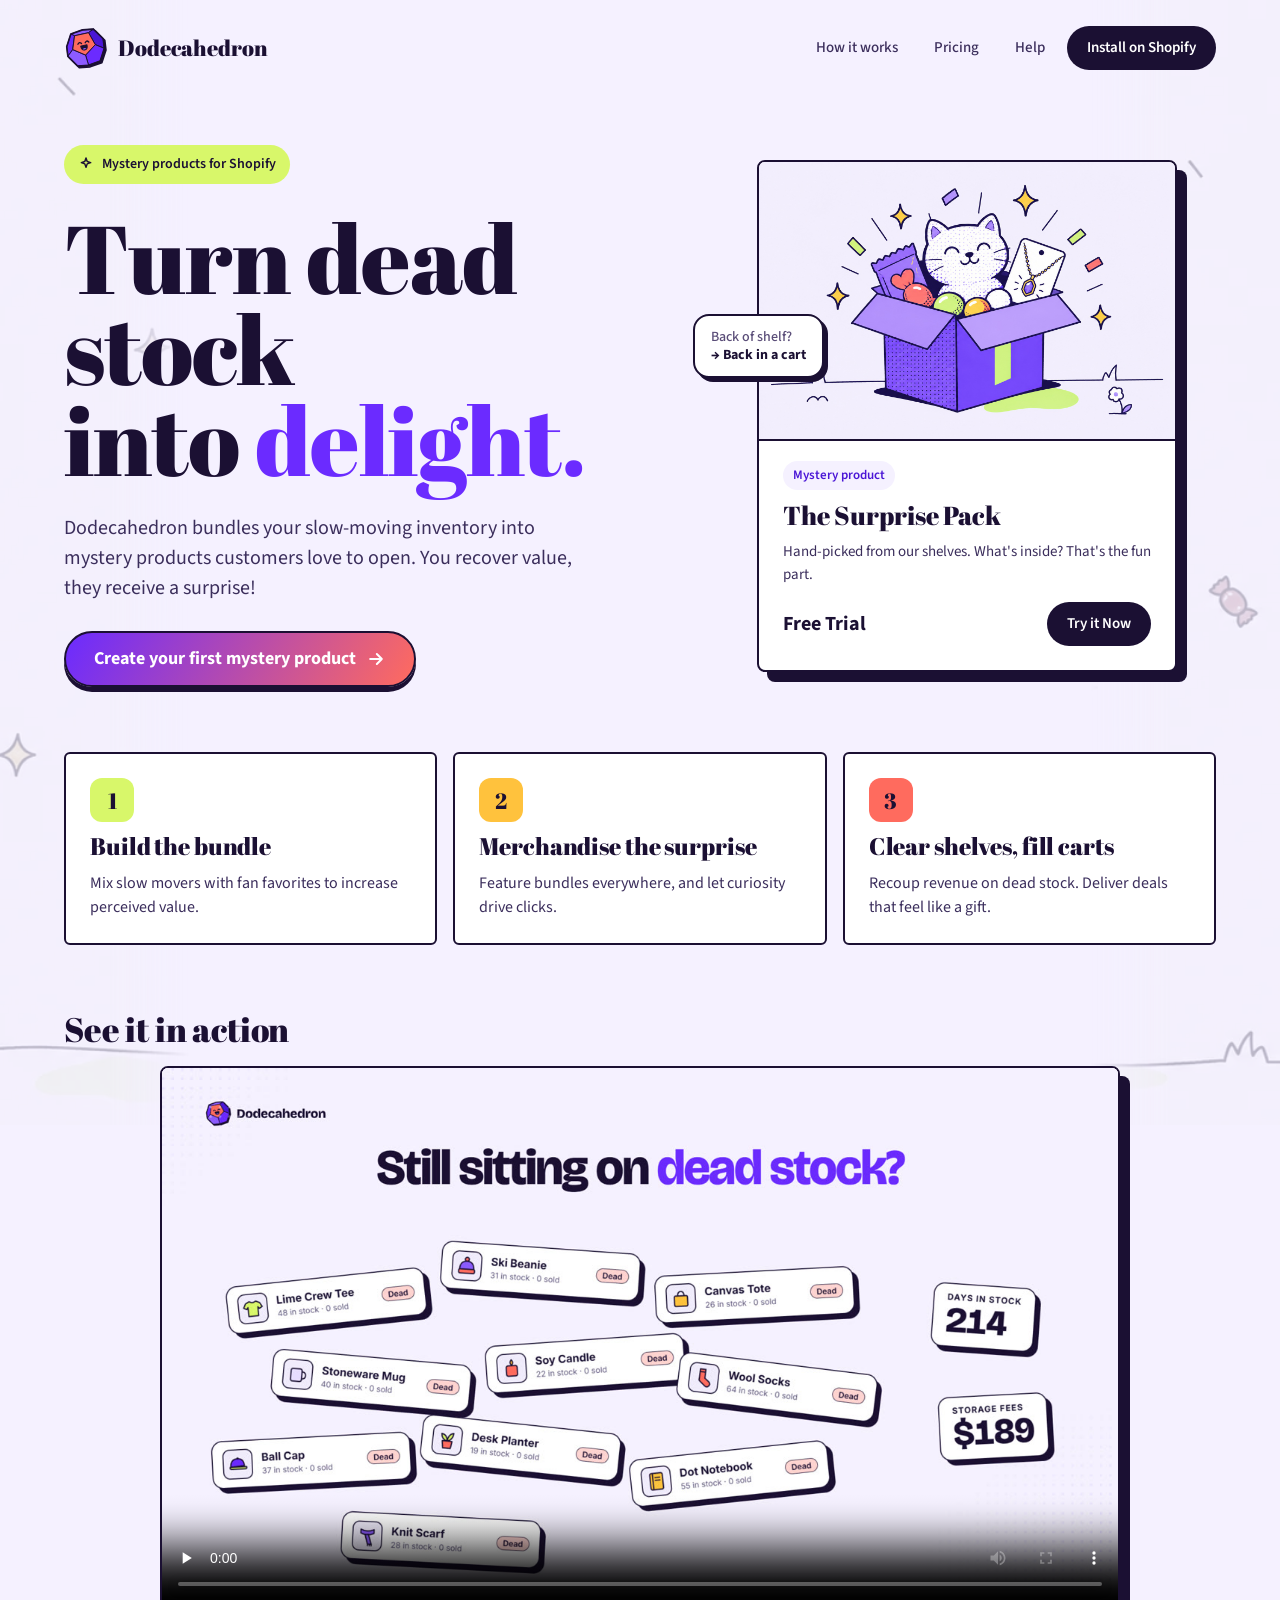
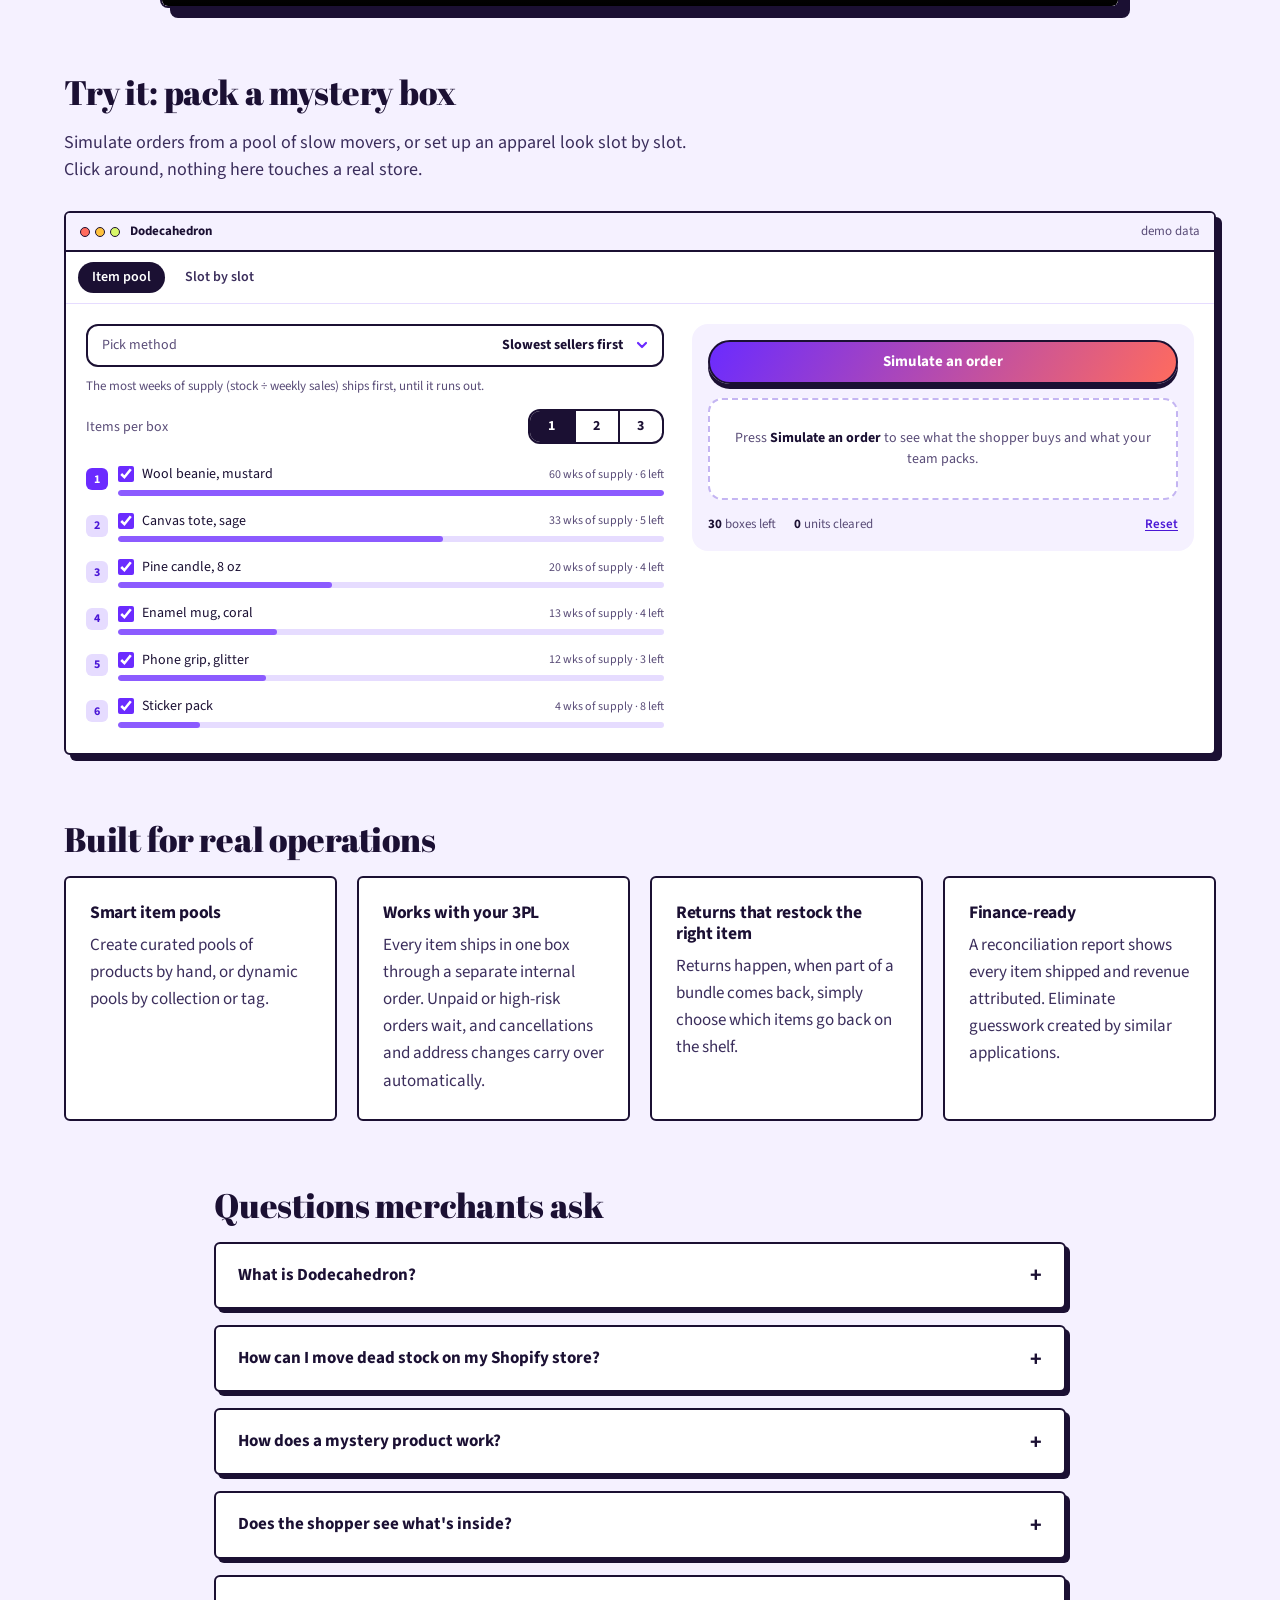
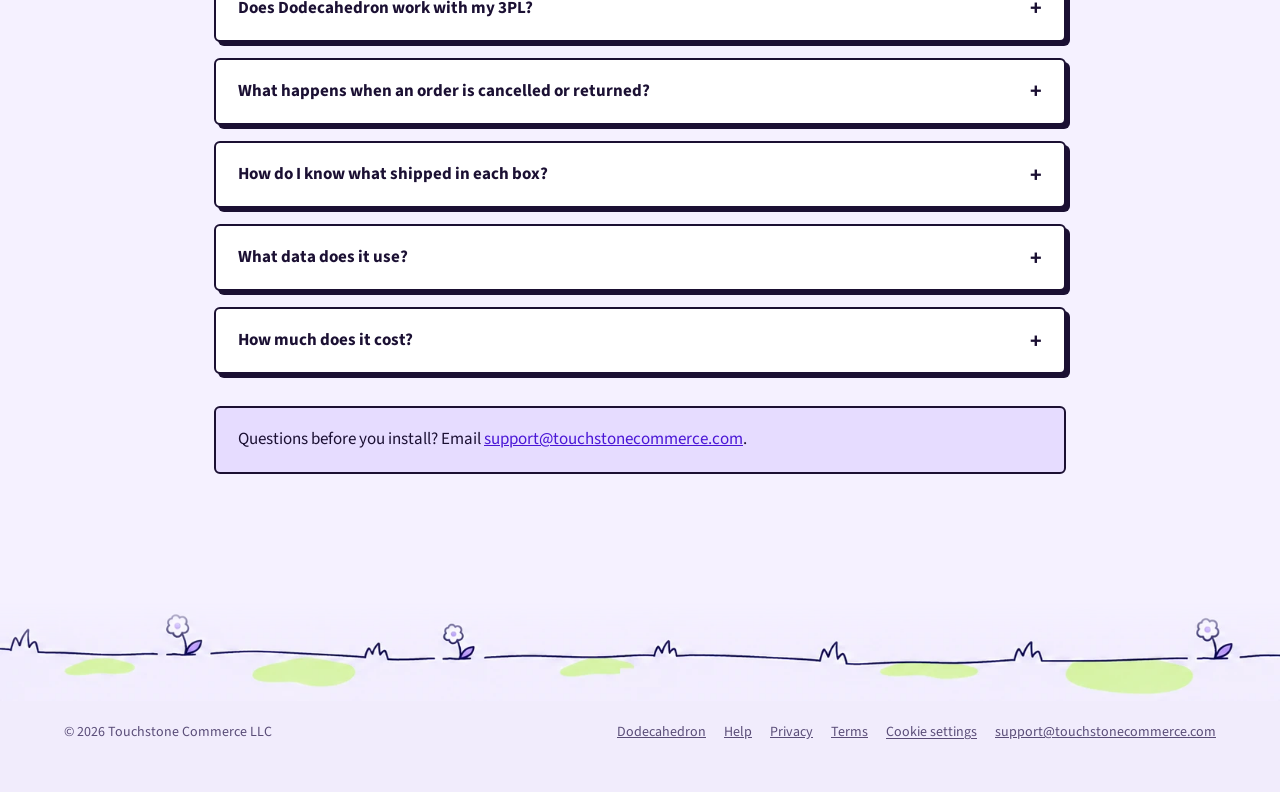
==== commit aa35f6c1: "Dodecahedron restyle: Abril Fatface + Source Sans 3, gradient CTA, squarer cards - Headings: Abril F" ====
--- a/dodecahedron/index.html
+++ b/dodecahedron/index.html
@@ -31,8 +31,8 @@
   <meta name="twitter:card" content="summary_large_image">
   <link rel="preconnect" href="https://fonts.googleapis.com">
   <link rel="preconnect" href="https://fonts.gstatic.com" crossorigin>
-  <link href="https://fonts.googleapis.com/css2?family=Bricolage+Grotesque:opsz,wght@12..96,700;12..96,800&family=Inter:wght@400;500;600;700&display=swap" rel="stylesheet">
-  <link rel="stylesheet" href="/assets/style.css?v=f6d97bb7">
+  <link href="https://fonts.googleapis.com/css2?family=Abril+Fatface&family=Source+Sans+3:wght@400;500;600;700&display=swap" rel="stylesheet">
+  <link rel="stylesheet" href="/assets/style.css?v=ad52bd32">
   <script src="/assets/dodeca.js?v=b319b63f" defer></script>
   <script src="/assets/dodeca-demo.js?v=84dfddea" defer></script>
   <!-- FAQPage answers must match the visible #faq section word for word: edit both together. -->
--- a/assets/style.css
+++ b/assets/style.css
@@ -137,14 +137,14 @@
   --text-body: #3b2e5c;       /* Plum Gray */
   --text-muted: #5a4d78;      /* Muted Plum */
 
-  --font-display: "Bricolage Grotesque", system-ui, sans-serif;
+  --font-display: "Abril Fatface", Georgia, "Times New Roman", serif;
   --radius-pill: 999px;
-  --radius-card: 20px;
-  --radius-card-lg: 28px;
+  --radius-card: 6px;
+  --radius-card-lg: 8px;
   --border: 2px solid var(--ink);
   --shadow-sm: 4px 4px 0 var(--ink);
   --shadow-lg: 10px 10px 0 var(--ink);
-  --shadow-btn: 0 6px 0 var(--ink);
+  --shadow-btn: 0 5px 0 var(--ink);
 
   /* The site's own variables, mapped to the brand. */
   --bg: var(--lilac);
@@ -157,7 +157,7 @@
   --accent-text: var(--white);
   --radius: var(--radius-card);
   --max: 1200px;
-  --font: "Inter", system-ui, -apple-system, "Segoe UI", Roboto, sans-serif;
+  --font: "Source Sans 3", system-ui, -apple-system, "Segoe UI", Roboto, sans-serif;
 
   color-scheme: light;
   overflow-x: clip;
@@ -173,7 +173,7 @@
 .dodeca a:hover { color: var(--purple-darkest); }
 .dodeca :focus-visible { outline: 3px solid var(--purple); outline-offset: 3px; border-radius: 6px; }
 .dodeca .wrap { padding-inline: 24px; }
-.dodeca h1, .dodeca h2, .dodeca .dd-display { font-family: var(--font-display); font-weight: 800; letter-spacing: -0.02em; color: var(--ink); }
+.dodeca h1, .dodeca h2, .dodeca .dd-display { font-family: var(--font-display); font-weight: 400; letter-spacing: -0.005em; color: var(--ink); }
 .dodeca h3 { color: var(--ink); }
 .dodeca .muted { color: var(--text-body); }
 
@@ -195,9 +195,9 @@
   font: 600 15px/1.2 var(--font); text-decoration: none; border: 0; cursor: pointer; transition: transform 0.12s ease, box-shadow 0.12s ease; }
 .dodeca .dd-btn-dark, .dodeca .dd-btn-dark:hover { background: var(--ink); color: var(--white); }
 .dd-btn-lg { min-height: 56px; padding: 10px 28px; font-size: 18px; }
-.dodeca .dd-btn-primary { background: var(--purple); color: var(--white); font-weight: 700; box-shadow: var(--shadow-btn); }
-.dodeca .dd-btn-primary:hover { color: var(--white); transform: translateY(2px); box-shadow: 0 4px 0 var(--ink); }
-.dodeca .dd-btn-primary:active { transform: translateY(6px); box-shadow: 0 0 0 var(--ink); }
+.dodeca .dd-btn-primary { background: linear-gradient(120deg, var(--purple), var(--coral)); color: var(--white); font-weight: 700; border: var(--border); box-shadow: var(--shadow-btn); }
+.dodeca .dd-btn-primary:hover { color: var(--white); transform: translateY(2px); box-shadow: 0 3px 0 var(--ink); }
+.dodeca .dd-btn-primary:active { transform: translateY(5px); box-shadow: 0 0 0 var(--ink); }
 .dodeca .dd-btn-outline { background: var(--white); color: var(--ink); border: var(--border); }
 .dodeca .dd-btn-outline:hover { color: var(--ink); background: var(--lilac); }
 
@@ -206,7 +206,7 @@
 .dd-hero-copy { flex: 1 1 480px; min-width: 0; display: flex; flex-direction: column; gap: 28px; }
 .dd-eyebrow { align-self: flex-start; display: inline-flex; align-items: center; gap: 8px; padding: 8px 14px; border-radius: var(--radius-pill);
   background: var(--lime); color: var(--ink); font-weight: 600; font-size: 14px; }
-.dodeca .dd-hero h1 { margin: 0; font-size: clamp(52px, 7.5vw, 96px); line-height: 0.95; letter-spacing: -0.035em; }
+.dodeca .dd-hero h1 { margin: 0; font-size: clamp(52px, 7.5vw, 96px); line-height: 0.95; letter-spacing: -0.01em; }
 .dd-hero h1 em { font-style: normal; color: var(--purple); }
 .dd-lede { margin: 0; max-width: 520px; font-size: 20px; line-height: 1.5; color: var(--text-body); }
 .dd-cta-row { display: flex; flex-wrap: wrap; gap: 12px; }
@@ -236,7 +236,7 @@
 .dd-steps { display: grid; grid-template-columns: repeat(auto-fit, minmax(240px, 1fr)); gap: 16px; padding-bottom: 32px; }
 .dd-step { padding: 24px; border-radius: var(--radius-card); background: var(--white); border: var(--border); display: flex; flex-direction: column; gap: 10px; }
 .dd-num { width: 44px; height: 44px; border-radius: 12px; display: flex; align-items: center; justify-content: center;
-  font-family: var(--font-display); font-weight: 800; font-size: 22px; color: var(--ink); }
+  font-family: var(--font-display); font-weight: 400; font-size: 22px; color: var(--ink); }
 .dodeca .dd-step h2 { margin: 0; font-size: 24px; }
 .dd-step p { margin: 0; font-size: 16px; line-height: 1.5; color: var(--text-body); }
 .dd-num-1 { background: var(--lime); }
@@ -311,14 +311,14 @@
 /* Output: the simulate button, the order cards and the running totals. */
 .dd-try-out { display: flex; flex-direction: column; gap: 14px; padding: 16px; border-radius: 16px; background: var(--lilac); }
 .dd-try-out .dd-btn-primary { justify-content: center; }
-.dodeca .dd-try-out .dd-btn-primary:disabled { background: #b8a4f2; box-shadow: 0 6px 0 #b8a4f2; transform: none; cursor: not-allowed; }
+.dodeca .dd-try-out .dd-btn-primary:disabled { background: #b8a4f2; border-color: #b8a4f2; box-shadow: 0 5px 0 #b8a4f2; transform: none; cursor: not-allowed; }
 .dd-try-empty { margin: 0; padding: 28px 16px; border: 2px dashed #c4b5f2; border-radius: 14px; background: var(--white);
   text-align: center; font-size: 14px; line-height: 1.5; color: var(--text-muted); }
 .dd-try-empty b { color: var(--ink); }
 .dd-split { display: grid; grid-template-columns: 1fr; justify-items: stretch; gap: 6px; }
 .dd-split-card { padding: 12px 14px; border: var(--border); border-radius: 14px; background: var(--white); display: flex; flex-direction: column; gap: 4px; min-width: 0; }
 .dd-split-label { font-size: 12px; font-weight: 600; color: var(--text-muted); text-transform: uppercase; letter-spacing: 0.04em; }
-.dd-split-card > b { font-family: var(--font-display); font-size: 20px; line-height: 1.2; color: var(--ink); }
+.dd-split-card > b { font-family: var(--font-display); font-weight: 400; font-size: 20px; line-height: 1.2; color: var(--ink); }
 .dd-split-card p { margin: 0; font-size: 14px; line-height: 1.5; color: var(--ink); }
 .dd-split-sealed { align-self: flex-start; margin-top: 4px !important; padding: 2px 8px; border-radius: var(--radius-pill); background: var(--yellow); font-weight: 600; font-size: 12px !important; }
 .dd-split-arrow { justify-self: center; font-size: 20px; font-weight: 800; line-height: 1; color: var(--purple); transform: rotate(90deg); }
@@ -341,7 +341,7 @@
 .dd-slot { padding: 12px 14px; border: var(--border); border-radius: 14px; display: flex; flex-direction: column; gap: 10px; }
 .dd-slot-head { display: flex; align-items: center; gap: 10px; flex-wrap: wrap; }
 .dd-slot-num { flex: none; width: 26px; height: 26px; border-radius: 8px; border: 2px solid var(--ink); background: var(--lime);
-  display: grid; place-items: center; font-family: var(--font-display); font-weight: 800; font-size: 14px; color: var(--ink); }
+  display: grid; place-items: center; font-family: var(--font-display); font-weight: 400; font-size: 14px; color: var(--ink); }
 .dd-slot:nth-child(2) .dd-slot-num { background: var(--yellow); }
 .dd-slot:nth-child(3) .dd-slot-num { background: var(--coral); }
 .dd-slot-name { flex: 1 1 8em; min-width: 0; max-width: 12em; padding: 2px 0; border: 0; border-bottom: 2px dashed #c4b5f2; background: transparent;
@@ -398,7 +398,7 @@
 .dodeca .doc .dd-eyebrow { display: flex; width: fit-content; margin-bottom: 20px; }
 .dodeca .doc h1 { font-size: clamp(40px, 6vw, 64px); line-height: 1; letter-spacing: -0.03em; margin-bottom: 16px; }
 .dodeca .doc h2 { font-size: 28px; margin-top: 1.6em; }
-.dodeca .doc h3 { font-family: var(--font-display); font-weight: 800; font-size: 20px; letter-spacing: -0.01em; }
+.dodeca .doc h3 { font-family: var(--font-display); font-weight: 400; font-size: 20px; letter-spacing: 0; }
 .dodeca .doc .lede { color: var(--text-body); }
 .dodeca .doc p, .dodeca .doc li { color: var(--text-body); }
 .dodeca .doc strong { color: var(--ink); }
